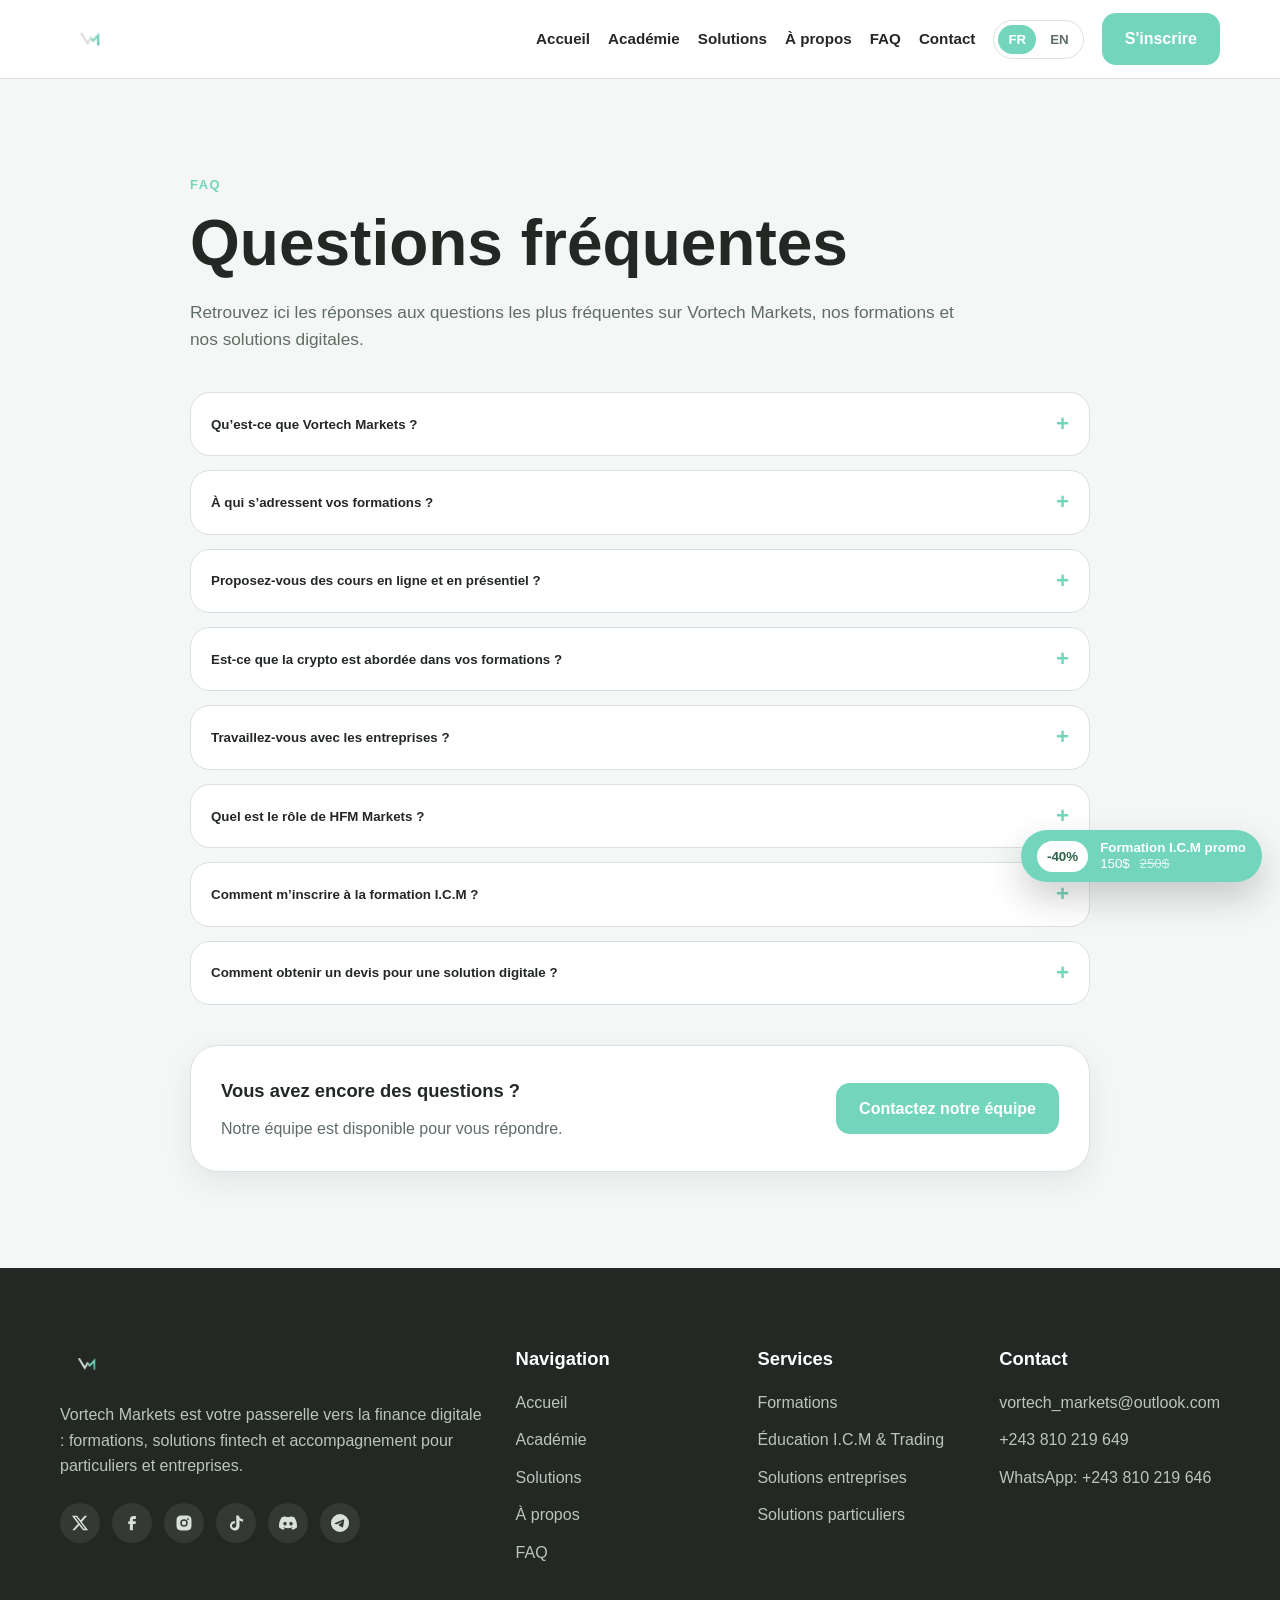
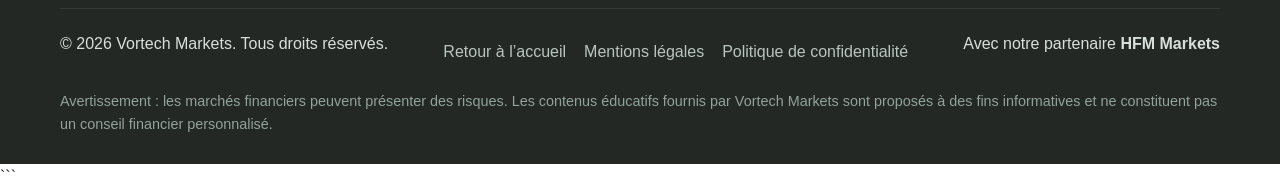
==== faq.html @ c0beee1d "Add files via upload" ====
<!DOCTYPE html>
<html lang="fr">
<head>
  <meta charset="UTF-8">
  <meta name="viewport" content="width=device-width, initial-scale=1.0">

  <title>FAQ | Vortech Markets</title>

  <meta
    name="description"
    content="Questions fréquentes sur Vortech Markets : formations I.C.M, solutions digitales, entreprises et partenariat HFM Markets."
  >
  <link rel="icon" type="image/webp" href="assets/favicon.webp">
  <link rel="stylesheet" href="styles/style.css">
  
</head>

<body
  data-fr-title="FAQ | Vortech Markets"
  data-en-title="FAQ | Vortech Markets"
>

  <a class="skip-link" href="#faq">Aller au contenu</a>

  <header class="site-header">
    <div class="container header-inner">
      <a href="index.html#home" class="brand" aria-label="Vortech Markets">
        <img src="assets/logo.webp" alt="Vortech Markets" class="brand-logo">
      </a>

      <button
        class="nav-toggle"
        id="navToggle"
        aria-expanded="false"
        aria-controls="navMenu"
        aria-label="Ouvrir le menu"
      >
        <span></span>
        <span></span>
        <span></span>
      </button>

      <nav class="site-nav" id="navMenu" aria-label="Navigation principale">
        <a href="index.html#home" data-fr="Accueil" data-en="Home">Accueil</a>
        <a href="index.html#academy" data-fr="Académie" data-en="Academy">Académie</a>
        <a href="index.html#solutions" data-fr="Solutions" data-en="Solutions">Solutions</a>
        <a href="index.html#about" data-fr="À propos" data-en="About">À propos</a>
        <a href="faq.html" data-fr="FAQ" data-en="FAQ">FAQ</a>
        <a href="index.html#contact" data-fr="Contact" data-en="Contact">Contact</a>

        <div class="lang-switch" role="group" aria-label="Choix de langue">
          <button type="button" class="lang-btn active" data-lang="fr">FR</button>
          <button type="button" class="lang-btn" data-lang="en">EN</button>
        </div>

        <a class="btn btn-primary nav-cta" href="index.html#academy" data-fr="S'inscrire" data-en="Register">
          S'inscrire
        </a>
      </nav>
    </div>
  </header>

  <main>

    <section id="faq" class="section section-grey">
      <div class="container small-container">

        <div class="section-head">
          <p class="eyebrow" data-fr="FAQ" data-en="FAQ">FAQ</p>

          <h1 data-fr="Questions fréquentes" data-en="Frequently asked questions">
            Questions fréquentes
          </h1>

          <p
            class="lead"
            data-fr="Retrouvez ici les réponses aux questions les plus fréquentes sur Vortech Markets, nos formations et nos solutions digitales."
            data-en="Find answers to the most common questions about Vortech Markets, our training programs and digital solutions."
          >
            Retrouvez ici les réponses aux questions les plus fréquentes sur Vortech Markets, nos formations et nos solutions digitales.
          </p>
        </div>

        <div class="accordion">

          <article class="accordion-item">
            <button class="accordion-trigger" type="button" aria-expanded="false">
              <span data-fr="Qu’est-ce que Vortech Markets ?" data-en="What is Vortech Markets?">
                Qu’est-ce que Vortech Markets ?
              </span>
              <span class="accordion-icon">+</span>
            </button>

            <div class="accordion-panel">
              <p
                data-fr="Vortech Markets est un partenaire fintech global qui propose des formations (comme notre module I.C.M) et des solutions digitales pour particuliers et entreprises."
                data-en="Vortech Markets is a global fintech partner offering training (like our I.C.M module) and digital solutions for individuals and companies."
              >
                Vortech Markets est un partenaire fintech global qui propose des formations (comme notre module I.C.M) et des solutions digitales pour particuliers et entreprises.
              </p>
            </div>
          </article>

          <article class="accordion-item">
            <button class="accordion-trigger" type="button" aria-expanded="false">
              <span data-fr="À qui s’adressent vos formations ?" data-en="Who are your training programs for?">
                À qui s’adressent vos formations ?
              </span>
              <span class="accordion-icon">+</span>
            </button>

            <div class="accordion-panel">
              <p
                data-fr="Nos formations s’adressent aux débutants, traders, investisseurs, étudiants, employés et entreprises souhaitant comprendre la finance digitale."
                data-en="Our training programs are for beginners, traders, investors, students, employees and companies who want to understand digital finance."
              >
                Nos formations s’adressent aux débutants, traders, investisseurs, étudiants, employés et entreprises souhaitant comprendre la finance digitale.
              </p>
            </div>
          </article>

          <article class="accordion-item">
            <button class="accordion-trigger" type="button" aria-expanded="false">
              <span data-fr="Proposez-vous des cours en ligne et en présentiel ?" data-en="Do you offer online and in-person training?">
                Proposez-vous des cours en ligne et en présentiel ?
              </span>
              <span class="accordion-icon">+</span>
            </button>

            <div class="accordion-panel">
              <p
                data-fr="Oui. Nous proposons des cours en ligne, des formations en présentiel, des webinaires, des vidéos et des e-books."
                data-en="Yes. We offer online courses, in-person training, webinars, videos and e-books."
              >
                Oui. Nous proposons des cours en ligne, des formations en présentiel, des webinaires, des vidéos et des e-books.
              </p>
            </div>
          </article>

          <article class="accordion-item">
            <button class="accordion-trigger" type="button" aria-expanded="false">
              <span data-fr="Est-ce que la crypto est abordée dans vos formations ?" data-en="Do you cover crypto in your training programs?">
                Est-ce que la crypto est abordée dans vos formations ?
              </span>
              <span class="accordion-icon">+</span>
            </button>

            <div class="accordion-panel">
              <p
                data-fr="Oui. La crypto, la blockchain et les actifs numériques sont abordés dans nos formations afin de vous aider à comprendre ces technologies et à les utiliser de manière responsable."
                data-en="Yes. Crypto, blockchain and digital assets are covered in our training programs to help you understand these technologies and use them responsibly."
              >
                Oui. La crypto, la blockchain et les actifs numériques sont abordés dans nos formations afin de vous aider à comprendre ces technologies et à les utiliser de manière responsable.
              </p>
            </div>
          </article>

          <article class="accordion-item">
            <button class="accordion-trigger" type="button" aria-expanded="false">
              <span data-fr="Travaillez-vous avec les entreprises ?" data-en="Do you work with companies?">
                Travaillez-vous avec les entreprises ?
              </span>
              <span class="accordion-icon">+</span>
            </button>

            <div class="accordion-panel">
              <p
                data-fr="Oui. Nous aidons les entreprises avec les méthodes de paiement, l’intégration digitale, le développement fintech et le conseil."
                data-en="Yes. We help companies with payment methods, digital integration, fintech development and consulting."
              >
                Oui. Nous aidons les entreprises avec les méthodes de paiement, l’intégration digitale, le développement fintech et le conseil.
              </p>
            </div>
          </article>

          <article class="accordion-item">
            <button class="accordion-trigger" type="button" aria-expanded="false">
              <span data-fr="Quel est le rôle de HFM Markets ?" data-en="What is the role of HFM Markets?">
                Quel est le rôle de HFM Markets ?
              </span>
              <span class="accordion-icon">+</span>
            </button>

            <div class="accordion-panel">
              <p
                data-fr="HFM Markets est un partenaire stratégique de l’écosystème Vortech Markets, renforçant notre expertise et notre crédibilité dans l’univers du trading et des marchés financiers."
                data-en="HFM Markets is a strategic partner of the Vortech Markets ecosystem, strengthening our expertise and credibility in trading and financial markets."
              >
                HFM Markets est un partenaire stratégique de l’écosystème Vortech Markets, renforçant notre expertise et notre crédibilité dans l’univers du trading et des marchés financiers.
              </p>
            </div>
          </article>

          <article class="accordion-item">
            <button class="accordion-trigger" type="button" aria-expanded="false">
              <span data-fr="Comment m’inscrire à la formation I.C.M ?" data-en="How do I register for the I.C.M training?">
                Comment m’inscrire à la formation I.C.M ?
              </span>
              <span class="accordion-icon">+</span>
            </button>

            <div class="accordion-panel">
              <p
                data-fr="Vous pouvez vous inscrire directement via la section Académie ou nous contacter via le formulaire ou WhatsApp. Notre équipe vous recontactera avec les prochaines étapes."
                data-en="You can register directly through the Academy section or contact us using the form or WhatsApp. Our team will get back to you with the next steps."
              >
                Vous pouvez vous inscrire directement via la section Académie ou nous contacter via le formulaire ou WhatsApp. Notre équipe vous recontactera avec les prochaines étapes.
              </p>
            </div>
          </article>

          <article class="accordion-item">
            <button class="accordion-trigger" type="button" aria-expanded="false">
              <span data-fr="Comment obtenir un devis pour une solution digitale ?" data-en="How can I get a quote for a digital solution?">
                Comment obtenir un devis pour une solution digitale ?
              </span>
              <span class="accordion-icon">+</span>
            </button>

            <div class="accordion-panel">
              <p
                data-fr="Remplissez le formulaire de contact en précisant votre besoin. Notre équipe analysera votre demande et vous proposera une solution adaptée."
                data-en="Fill in the contact form and specify your need. Our team will review your request and propose an adapted solution."
              >
                Remplissez le formulaire de contact en précisant votre besoin. Notre équipe analysera votre demande et vous proposera une solution adaptée.
              </p>
            </div>
          </article>

        </div>

        <div class="cta-box section-space">
          <div>
            <h3 data-fr="Vous avez encore des questions ?" data-en="Still have questions?">
              Vous avez encore des questions ?
            </h3>
            <p data-fr="Notre équipe est disponible pour vous répondre." data-en="Our team is available to answer you.">
              Notre équipe est disponible pour vous répondre.
            </p>
          </div>

          <a class="btn btn-primary" href="index.html#contact" data-fr="Contactez notre équipe" data-en="Contact our team">
            Contactez notre équipe
          </a>
        </div>

      </div>
    </section>

  </main>

  <!-- FLOATING PROMOTION -->
  <button class="promo-float" id="promoFloat" type="button" aria-haspopup="dialog" aria-controls="promoModal">
    <span class="promo-float-badge">-40%</span>

    <span class="promo-float-content">
      <strong data-fr="Formation I.C.M promo" data-en="Promo I.C.M training">Formation I.C.M promo</strong>
      <span class="promo-float-price">150$ <s>250$</s></span>
    </span>
  </button>

  <!-- PROMOTION MODAL -->
  <div class="promo-modal" id="promoModal" hidden>
    <div class="modal-backdrop" data-close-promo></div>

    <div class="modal-card" role="dialog" aria-modal="true" aria-labelledby="promoModalTitle">
      <button class="modal-close" type="button" data-close-promo aria-label="Fermer">×</button>

      <span class="badge badge-promo" data-fr="Offre spéciale" data-en="Special offer">Offre spéciale</span>

      <h2
        id="promoModalTitle"
        data-fr="Formation I.C.M à 150$ au lieu de 250$"
        data-en="I.C.M Training at $150 instead of $250"
      >
        Formation I.C.M à 150$ au lieu de 250$
      </h2>

      <p
        data-fr="Profitez de notre offre promotionnelle sur la formation I.C.M (Intermarket Convergence Model). Réservez votre place dès maintenant."
        data-en="Take advantage of our promotional offer on the I.C.M (Intermarket Convergence Model) training. Book your spot now."
      >
        Profitez de notre offre promotionnelle sur la formation I.C.M (Intermarket Convergence Model). Réservez votre place dès maintenant.
      </p>

      <div class="promo-price-box">
        <strong class="promo-price">150$</strong>
        <s class="promo-old-price">250$</s>
        <span class="promo-save" data-fr="-40%" data-en="-40%">-40%</span>
      </div>

      <div class="modal-actions">
        <a href="index.html#academy" class="btn btn-secondary" data-close-promo data-fr="Voir la formation" data-en="View the course">
          Voir la formation
        </a>

        <a href="index.html#contact" class="btn btn-primary" data-close-promo data-fr="Réserver ma place" data-en="Book my spot">
          Réserver ma place
        </a>
      </div>
    </div>
  </div>

  <footer class="site-footer">
    <div class="container">

      <div class="footer-grid">
        <div>
          <a href="index.html#home" class="brand footer-brand" aria-label="Vortech Markets">
            <img src="assets/logo.webp" alt="Vortech Markets" class="brand-logo">
          </a>

          <p
            data-fr="Vortech Markets est votre passerelle vers la finance digitale : formations, solutions fintech et accompagnement pour particuliers et entreprises."
            data-en="Vortech Markets is your gateway to digital finance: training, fintech solutions and support for individuals and companies."
          >
            Vortech Markets est votre passerelle vers la finance digitale : formations, solutions fintech et accompagnement pour particuliers et entreprises.
          </p>

          <div class="socials">
            <a href="#" target="_blank" rel="noopener" aria-label="X"><svg viewBox="0 0 24 24" width="18" height="18" fill="currentColor"><path d="M18.244 2.25h3.308l-7.227 8.26 8.502 11.24H16.17l-5.214-6.817L4.99 21.75H1.68l7.73-8.835L1.254 2.25H8.08l4.713 6.231zm-1.161 17.52h1.833L7.084 4.126H5.117z"/></svg></a>
            <a href="#" target="_blank" rel="noopener" aria-label="Facebook"><svg viewBox="0 0 24 24" width="18" height="18" fill="currentColor"><path d="M9.198 21.5h4v-8.01h3.604l.396-3.98h-4V7.5a1 1 0 0 1 1-1h3v-4h-3a5 5 0 0 0-5 5v2.01h-2l-.396 3.98h2.396v8.01Z"/></svg></a>
            <a href="#" target="_blank" rel="noopener" aria-label="Instagram"><svg viewBox="0 0 24 24" width="18" height="18" fill="currentColor"><path d="M12 2c2.717 0 3.056.01 4.122.06 1.065.05 1.79.217 2.428.465.66.254 1.216.598 1.772 1.153a4.908 4.908 0 0 1 1.153 1.772c.247.637.415 1.363.465 2.428.047 1.066.06 1.405.06 4.122 0 2.717-.01 3.056-.06 4.122-.05 1.065-.218 1.79-.465 2.428a4.883 4.883 0 0 1-1.153 1.772 4.915 4.915 0 0 1-1.772 1.153c-.637.247-1.363.415-2.428.465-1.066.047-1.405.06-4.122.06-2.717 0-3.056-.01-4.122-.06-1.065-.05-1.79-.218-2.428-.465a4.89 4.89 0 0 1-1.772-1.153 4.904 4.904 0 0 1-1.153-1.772c-.248-.637-.415-1.363-.465-2.428C2.013 15.056 2 14.717 2 12c0-2.717.01-3.056.06-4.122.05-1.066.217-1.79.465-2.428a4.88 4.88 0 0 1 1.153-1.772A4.897 4.897 0 0 1 5.45 2.525c.638-.248 1.362-.415 2.428-.465C8.944 2.013 9.283 2 12 2Zm0 5a5 5 0 1 0 0 10 5 5 0 0 0 0-10Zm6.5-.25a1.25 1.25 0 1 0-2.5 0 1.25 1.25 0 0 0 2.5 0ZM12 9a3 3 0 1 1 0 6 3 3 0 0 1 0-6Z"/></svg></a>
            <a href="#" target="_blank" rel="noopener" aria-label="TikTok"><svg viewBox="0 0 24 24" width="18" height="18" fill="currentColor"><path d="M19.59 6.69a4.83 4.83 0 0 1-3.77-4.25V2h-3.45v13.67a2.89 2.89 0 0 1-5.2 1.74 2.89 2.89 0 0 1 2.31-4.64 2.93 2.93 0 0 1 .88.13V9.4a6.84 6.84 0 0 0-1-.05A6.33 6.33 0 0 0 5.8 20.1a6.34 6.34 0 0 0 10.86-4.43v-7a8.16 8.16 0 0 0 4.77 1.52v-3.4a4.85 4.85 0 0 1-1.84-.1Z"/></svg></a>
            <a href="#" target="_blank" rel="noopener" aria-label="Discord"><svg viewBox="0 0 24 24" width="18" height="18" fill="currentColor"><path d="M20.317 4.3698a19.7913 19.7913 0 00-4.8851-1.5152.0741.0741 0 00-.0785.0371c-.211.3753-.4447.8648-.6083 1.2495-1.8447-.2762-3.68-.2762-5.4868 0-.1636-.3933-.4058-.8742-.6177-1.2495a.077.077 0 00-.0785-.037 19.7363 19.7363 0 00-4.8852 1.515.0699.0699 0 00-.0321.0277C.5334 9.0458-.319 13.5799.0992 18.0578a.0824.0824 0 00.0312.0561c2.0528 1.5076 4.0413 2.4228 5.9929 3.0294a.0777.0777 0 00.0842-.0276c.4616-.6304.8731-1.2952 1.226-1.9942a.076.076 0 00-.0416-.1057c-.6528-.2476-1.2743-.5495-1.8722-.8923a.077.077 0 01-.0076-.1277c.1258-.0943.2517-.1923.3718-.2914a.0743.0743 0 01.0776-.0105c3.9278 1.7933 8.18 1.7933 12.0614 0a.0739.0739 0 01.0785.0095c.1202.099.246.1981.3728.2924a.077.077 0 01-.0066.1276 12.2986 12.2986 0 01-1.873.8914.0766.0766 0 00-.0407.1067c.3604.698.7719 1.3628 1.225 1.9932a.076.076 0 00.0842.0286c1.961-.6067 3.9495-1.5219 6.0023-3.0294a.077.077 0 00.0313-.0552c.5004-5.177-.8382-9.6739-3.5485-13.6604a.061.061 0 00-.0312-.0286zM8.02 15.3312c-1.1825 0-2.1569-1.0857-2.1569-2.419 0-1.3332.9555-2.4189 2.157-2.4189 1.2108 0 2.1757 1.0952 2.1568 2.419 0 1.3332-.9555 2.4189-2.1569 2.4189zm7.9748 0c-1.1825 0-2.1569-1.0857-2.1569-2.419 0-1.3332.9554-2.4189 2.1569-2.4189 1.2108 0 2.1757 1.0952 2.1568 2.419 0 1.3332-.946 2.4189-2.1568 2.4189Z"/></svg></a>
            <a href="#" target="_blank" rel="noopener" aria-label="Telegram"><svg viewBox="0 0 24 24" width="18" height="18" fill="currentColor"><path d="M11.944 0A12 12 0 0 0 0 12a12 12 0 0 0 12 12 12 12 0 0 0 12-12A12 12 0 0 0 12 0a12 12 0 0 0-.056 0zm4.962 7.224c.1-.002.321.023.465.14a.506.506 0 0 1 .171.325c.016.093.036.306.02.472-.18 1.898-.962 6.502-1.36 8.627-.168.9-.499 1.201-.82 1.23-.696.065-1.225-.46-1.9-.902-1.056-.693-1.653-1.124-2.678-1.8-1.185-.78-.417-1.21.258-1.91.177-.184 3.247-2.977 3.307-3.23.007-.032.014-.15-.056-.212s-.174-.041-.249-.024c-.106.024-1.793 1.14-5.061 3.345-.48.33-.913.49-1.302.48-.428-.008-1.252-.241-1.865-.44-.752-.245-1.349-.374-1.297-.789.027-.216.325-.437.893-.663 3.498-1.524 5.83-2.529 6.998-3.014 3.332-1.386 4.025-1.627 4.476-1.635z"/></svg></a>
          </div>
        </div>

        <div>
          <h3 data-fr="Navigation" data-en="Navigation">Navigation</h3>
          <ul class="footer-list">
            <li><a href="index.html#home" data-fr="Accueil" data-en="Home">Accueil</a></li>
            <li><a href="index.html#academy" data-fr="Académie" data-en="Academy">Académie</a></li>
            <li><a href="index.html#solutions" data-fr="Solutions" data-en="Solutions">Solutions</a></li>
            <li><a href="index.html#about" data-fr="À propos" data-en="About">À propos</a></li>
            <li><a href="faq.html" data-fr="FAQ" data-en="FAQ">FAQ</a></li>
          </ul>
        </div>

        <div>
          <h3 data-fr="Services" data-en="Services">Services</h3>
          <ul class="footer-list">
            <li data-fr="Formations" data-en="Training">Formations</li>
            <li data-fr="Éducation I.C.M & Trading" data-en="I.C.M & Trading Education">Éducation I.C.M & Trading</li>
            <li data-fr="Solutions entreprises" data-en="Business solutions">Solutions entreprises</li>
            <li data-fr="Solutions particuliers" data-en="Individual solutions">Solutions particuliers</li>
          </ul>
        </div>

        <div>
          <h3 data-fr="Contact" data-en="Contact">Contact</h3>
          <ul class="footer-list">
            <li><a href="mailto:vortech_markets@outlook.com">vortech_markets@outlook.com</a></li>
            <li><a href="tel:+243810219649">+243 810 219 649</a></li>
            <li><a href="https://wa.me/243810219646" target="_blank" rel="noopener">WhatsApp: +243 810 219 646</a></li>
          </ul>
        </div>
      </div>

      <div class="footer-bottom">
        <p>© 2026 Vortech Markets. Tous droits réservés.</p>

        <div class="footer-links">
          <a href="index.html" data-fr="Retour à l’accueil" data-en="Back to home">Retour à l’accueil</a>
          <a href="#" data-fr="Mentions légales" data-en="Legal notice">Mentions légales</a>
          <a href="#" data-fr="Politique de confidentialité" data-en="Privacy policy">Politique de confidentialité</a>
        </div>

        <p data-fr="Avec notre partenaire <strong>HFM Markets</strong>" data-en="With our partner <strong>HFM Markets</strong>">
          Avec notre partenaire <strong>HFM Markets</strong>
        </p>
      </div>

      <p
        class="disclaimer"
        data-fr="Avertissement : les marchés financiers peuvent présenter des risques. Les contenus éducatifs fournis par Vortech Markets sont proposés à des fins informatives et ne constituent pas un conseil financier personnalisé."
        data-en="Disclaimer: financial markets may involve risk. Educational content provided by Vortech Markets is for informational purposes and does not constitute personalized financial advice."
      >
        Avertissement : les marchés financiers peuvent présenter des risques. Les contenus éducatifs fournis par Vortech Markets sont proposés à des fins informatives et ne constituent pas un conseil financier personnalisé.
      </p>

    </div>
  </footer>

  <script src="scripts/script.js"></script>
</body>
</html>
```
---- styles/style.css ----
:root {
  --green: #73d5bc;
  --green-dark: #2d6248;
  --green-light: #e9f3ee;
  --dark: #232825;
  --dark-soft: #313834;
  --grey: #5f6d64;
  --grey-light: #f5f7f6;
  --white: #ffffff;
  --border: #d9e2dd;
  --shadow: 0 10px 30px rgba(35, 40, 37, 0.08);
  --radius-lg: 28px;
  --radius-md: 18px;
  --radius-sm: 12px;
}

* {
  box-sizing: border-box;
}

html {
  scroll-behavior: smooth;
}

body {
  margin: 0;
  font-family: Arial, Helvetica, sans-serif;
  color: var(--dark);
  background: var(--white);
  line-height: 1.6;
}

img {
  max-width: 100%;
  display: block;
}

a {
  color: inherit;
}

h1,
h2,
h3,
p {
  margin-top: 0;
}

h1 {
  font-size: clamp(2.3rem, 5vw, 4.2rem);
  line-height: 1.08;
  margin-bottom: 20px;
}

h2 {
  font-size: clamp(1.9rem, 4vw, 3rem);
  line-height: 1.12;
  margin-bottom: 16px;
}

h3 {
  font-size: 1.15rem;
  margin-bottom: 10px;
}

.section h3 {
  color: var(--dark);
}

.container {
  width: min(1160px, calc(100% - 32px));
  margin: 0 auto;
}

.small-container {
  width: min(900px, calc(100% - 32px));
  margin: 0 auto;
}

.section {
  padding: 96px 0;
}

.section-light {
  background: var(--white);
}

.section-grey {
  background: var(--grey-light);
}

.section-dark {
  background:
    linear-gradient(180deg, rgba(58, 125, 92, 0.16), rgba(35, 40, 37, 0.98)),
    var(--dark);
  color: #eef4f0;
}

.section-dark h2,
.section-dark h3 {
  color: var(--white);
}

.section-dark .lead,
.section-dark p {
  color: #c9d5cd;
}

.section-dark .card {
  background: rgba(255, 255, 255, 0.06);
  border-color: rgba(255, 255, 255, 0.08);
}

.section-dark .card p {
  color: #c9d5cd;
}

.section-head {
  max-width: 780px;
  margin-bottom: 38px;
}

.section-space {
  margin-top: 42px;
}

.eyebrow {
  color: var(--green);
  text-transform: uppercase;
  letter-spacing: 0.12em;
  font-weight: 800;
  font-size: 0.8rem;
  margin-bottom: 14px;
}

.section-dark .eyebrow {
  color: #8fd6b2;
}

.lead {
  font-size: 1.08rem;
  color: var(--grey);
  margin-bottom: 0;
}

.skip-link {
  position: absolute;
  left: -999px;
  top: auto;
  width: 1px;
  height: 1px;
  overflow: hidden;
}

.skip-link:focus {
  position: fixed;
  left: 16px;
  top: 16px;
  width: auto;
  height: auto;
  background: var(--dark);
  color: var(--white);
  padding: 12px 16px;
  border-radius: 12px;
  z-index: 2000;
}

/* Header */

.site-header {
  position: sticky;
  top: 0;
  z-index: 1000;
  background: rgba(255, 255, 255, 0.94);
  backdrop-filter: blur(10px);
  border-bottom: 1px solid var(--border);
}

.header-inner {
  display: flex;
  align-items: center;
  justify-content: space-between;
  gap: 20px;
  min-height: 78px;
}

.brand {
  display: inline-flex;
  align-items: center;
  gap: 12px;
  text-decoration: none;
  font-weight: 800;
  color: var(--dark);
}

.brand-mark {
  width: 42px;
  height: 42px;
  border-radius: 14px;
  background: linear-gradient(135deg, var(--green), var(--green-dark));
  color: var(--white);
  display: grid;
  place-items: center;
  font-size: 0.95rem;
}

.site-nav {
  display: flex;
  align-items: center;
  gap: 18px;
}

.site-nav a:not(.btn) {
  text-decoration: none;
  color: var(--dark);
  font-weight: 600;
  font-size: 0.95rem;
}

.site-nav a:not(.btn):hover {
  color: var(--green);
}

.lang-switch {
  display: inline-flex;
  align-items: center;
  gap: 4px;
  padding: 4px;
  border: 1px solid var(--border);
  border-radius: 999px;
  background: var(--white);
}

.lang-btn {
  border: 0;
  background: transparent;
  color: var(--grey);
  font-weight: 800;
  padding: 7px 10px;
  border-radius: 999px;
  cursor: pointer;
}

.lang-btn.active {
  background: var(--green);
  color: var(--white);
}

.nav-toggle {
  display: none;
}

/* Buttons */

.btn {
  display: inline-flex;
  align-items: center;
  justify-content: center;
  min-height: 48px;
  padding: 12px 22px;
  border-radius: 14px;
  border: 1px solid transparent;
  text-decoration: none;
  font-weight: 800;
  cursor: pointer;
  transition: 0.2s ease;
}

.btn-primary {
  background: var(--green);
  color: var(--white);
}

.btn-primary:hover {
  background: var(--green-dark);
}

.btn-secondary {
  border-color: var(--green);
  color: var(--green);
  background: transparent;
}

.btn-secondary:hover {
  background: var(--green-light);
}

.btn-light {
  background: var(--white);
  color: var(--dark);
}

.btn-light:hover {
  background: var(--grey-light);
}

/* Hero */

.hero {
  padding-top: 72px;
}

.hero-grid {
  display: grid;
  grid-template-columns: 1.15fr 0.85fr;
  gap: 42px;
  align-items: center;
}

.hero-actions {
  display: flex;
  flex-wrap: wrap;
  gap: 14px;
  margin: 28px 0 18px;
}

.partner-note {
  color: var(--grey);
  margin-bottom: 22px;
}

.trust-list {
  list-style: none;
  display: flex;
  flex-wrap: wrap;
  gap: 10px;
  margin: 0;
  padding: 0;
}

.trust-list li {
  background: var(--green-light);
  color: var(--green-dark);
  font-weight: 700;
  padding: 9px 14px;
  border-radius: 999px;
  font-size: 0.92rem;
}

.hero-panel {
  background:
    linear-gradient(180deg, rgba(58, 125, 92, 0.14), rgba(255, 255, 255, 0.98)),
    var(--white);
  border: 1px solid var(--border);
  border-radius: var(--radius-lg);
  box-shadow: var(--shadow);
  padding: 24px;
}

.visual-grid {
  display: grid;
  grid-template-columns: repeat(3, 1fr);
  gap: 12px;
  margin-bottom: 18px;
}

.mini-card {
  background: var(--white);
  border: 1px solid var(--border);
  border-radius: 18px;
  padding: 16px;
  min-height: 92px;
}

.mini-label {
  display: block;
  color: var(--green);
  font-size: 0.85rem;
  font-weight: 800;
  margin-bottom: 8px;
}

.visual-chart {
  height: 170px;
  border-radius: 20px;
  background:
    linear-gradient(90deg, rgba(58, 125, 92, 0.18) 0%, rgba(58, 125, 92, 0.52) 48%, rgba(45, 98, 72, 0.9) 100%);
  position: relative;
  overflow: hidden;
}

.visual-chart::after {
  content: "";
  position: absolute;
  left: 18px;
  right: 18px;
  bottom: 34px;
  height: 58px;
  border-bottom: 3px solid rgba(255, 255, 255, 0.9);
  border-left: 3px solid rgba(255, 255, 255, 0.9);
  transform: skewY(-8deg);
}

.mini-note {
  margin: 18px 0 0;
  color: var(--grey);
  font-weight: 700;
}

/* Grids */

.grid {
  display: grid;
  gap: 24px;
}

.grid-2 {
  grid-template-columns: repeat(2, minmax(0, 1fr));
}

.grid-3 {
  grid-template-columns: repeat(3, minmax(0, 1fr));
}

.grid-4 {
  grid-template-columns: repeat(4, minmax(0, 1fr));
}

/* Cards */

.card {
  background: var(--white);
  border: 1px solid var(--border);
  border-radius: var(--radius-lg);
  box-shadow: var(--shadow);
  padding: 26px;
}

.card p {
  color: var(--grey);
  margin-bottom: 0;
}

.course-card {
  display: flex;
  flex-direction: column;
  align-items: flex-start;
  gap: 16px;
}

.badge {
  display: inline-flex;
  background: var(--green-light);
  color: var(--green-dark);
  font-weight: 800;
  border-radius: 999px;
  padding: 8px 12px;
  font-size: 0.9rem;
}

/* Chips */

.chip-list {
  display: flex;
  flex-wrap: wrap;
  gap: 10px;
  margin-bottom: 30px;
}

.chip {
  background: var(--white);
  border: 1px solid var(--border);
  border-radius: 999px;
  padding: 10px 14px;
  font-weight: 700;
  color: var(--dark);
}

/* Lists */

.checked-list {
  list-style: none;
  margin: 0;
  padding: 0;
  display: grid;
  gap: 12px;
}

.checked-list li {
  position: relative;
  padding-left: 28px;
  color: var(--grey);
  font-weight: 600;
}

.checked-list li::before {
  content: "✓";
  position: absolute;
  left: 0;
  top: 0;
  color: var(--green);
  font-weight: 900;
}

/* Steps */

.steps {
  counter-reset: step;
}

.step {
  position: relative;
  background: var(--white);
  border: 1px solid var(--border);
  border-radius: var(--radius-lg);
  box-shadow: var(--shadow);
  padding: 26px 26px 26px 76px;
}

.section-dark .step {
  background: rgba(255, 255, 255, 0.06);
  border-color: rgba(255, 255, 255, 0.08);
}

.step::before {
  counter-increment: step;
  content: counter(step);
  position: absolute;
  left: 22px;
  top: 24px;
  width: 38px;
  height: 38px;
  border-radius: 50%;
  display: grid;
  place-items: center;
  background: var(--green-light);
  color: var(--green-dark);
  font-weight: 900;
}

.section-dark .step::before {
  background: rgba(143, 214, 178, 0.16);
  color: #8fd6b2;
}

.step p {
  margin-bottom: 0;
}

/* CTA box */

.cta-box {
  display: flex;
  align-items: center;
  justify-content: space-between;
  gap: 24px;
  background: var(--white);
  border: 1px solid var(--border);
  border-radius: var(--radius-lg);
  box-shadow: var(--shadow);
  padding: 30px;
  margin-top: 40px;
}

.cta-box p {
  margin-bottom: 0;
  color: var(--grey);
}

.dark-box {
  background: rgba(255, 255, 255, 0.06);
  border-color: rgba(255, 255, 255, 0.08);
}

.dark-box p {
  color: #c9d5cd;
}

/* Partner */

.partner-box {
  display: grid;
  grid-template-columns: 220px 1fr;
  gap: 30px;
  align-items: center;
  background: var(--white);
  border: 1px solid var(--border);
  border-radius: var(--radius-lg);
  box-shadow: var(--shadow);
  padding: 34px;
}

.partner-logo {
  min-height: 160px;
  border-radius: 24px;
  background: var(--grey-light);
  display: grid;
  place-items: center;
  font-size: 2rem;
  font-weight: 900;
  color: var(--grey);
}

.partner-content .checked-list {
  margin: 18px 0 24px;
}

/* Contact */

.contact-grid {
  align-items: start;
}

.contact-list {
  list-style: none;
  margin: 0 0 24px;
  padding: 0;
  display: grid;
  gap: 18px;
}

.contact-list li {
  color: var(--grey);
}

.contact-list strong {
  display: block;
  color: var(--dark);
  margin-bottom: 4px;
}

.contact-list a {
  color: var(--grey);
  text-decoration: none;
}

.contact-list a:hover {
  color: var(--green);
}

.form-grid {
  display: grid;
  grid-template-columns: repeat(2, minmax(0, 1fr));
  gap: 18px;
}

.form-group {
  display: flex;
  flex-direction: column;
  gap: 8px;
}

.full {
  grid-column: 1 / -1;
}

label {
  font-weight: 700;
  color: var(--dark);
}

input,
select,
textarea {
  width: 100%;
  min-height: 50px;
  padding: 14px;
  border: 1px solid var(--border);
  border-radius: 14px;
  font: inherit;
  color: var(--dark);
  background: var(--white);
}

textarea {
  resize: vertical;
}

input:focus,
select:focus,
textarea:focus {
  outline: 2px solid var(--green);
  border-color: var(--green);
}

.form-status {
  min-height: 24px;
  margin: 12px 0 0;
  color: var(--green);
  font-weight: 800;
}

/* FAQ */

.accordion {
  display: grid;
  gap: 14px;
}

.accordion-item {
  background: var(--white);
  border: 1px solid var(--border);
  border-radius: 20px;
  overflow: hidden;
}

.accordion-trigger {
  width: 100%;
  display: flex;
  align-items: center;
  justify-content: space-between;
  gap: 18px;
  padding: 20px;
  border: 0;
  background: transparent;
  text-align: left;
  font-weight: 800;
  color: var(--dark);
  cursor: pointer;
}

.accordion-icon {
  color: var(--green);
  font-size: 1.4rem;
  line-height: 1;
}

.accordion-panel {
  display: none;
  padding: 0 20px 20px;
}

.accordion-panel p {
  color: var(--grey);
  margin-bottom: 0;
}

.accordion-item.active .accordion-panel {
  display: block;
}

.accordion-item.active .accordion-icon {
  transform: translateY(-1px);
}

/* Footer */

.site-footer {
  background: var(--dark);
  color: #d8e0db;
  padding: 76px 0 28px;
}

.footer-grid {
  display: grid;
  grid-template-columns: 2fr 1fr 1fr 1fr;
  gap: 28px;
}

.footer-brand {
  color: var(--white);
  margin-bottom: 18px;
}

.footer-grid p {
  color: #b9c5be;
}

.footer-grid h3 {
  color: var(--white);
  margin-bottom: 16px;
}

.footer-list {
  list-style: none;
  margin: 0;
  padding: 0;
  display: grid;
  gap: 12px;
  color: #b9c5be;
}

.footer-list a {
  color: #b9c5be;
  text-decoration: none;
}

.footer-list a:hover {
  color: var(--white);
}

.footer-bottom {
  display: flex;
  flex-wrap: wrap;
  align-items: center;
  justify-content: space-between;
  gap: 16px;
  border-top: 1px solid rgba(255, 255, 255, 0.08);
  margin-top: 42px;
  padding-top: 22px;
}

.footer-links {
  display: flex;
  flex-wrap: wrap;
  gap: 18px;
}

.footer-links a {
  color: #b9c5be;
  text-decoration: none;
}

.footer-links a:hover {
  color: var(--white);
}

.disclaimer {
  margin: 18px 0 0;
  color: #93a29a;
  font-size: 0.9rem;
}

/* Responsive */

@media (max-width: 1100px) {
  .grid-4 {
    grid-template-columns: repeat(2, minmax(0, 1fr));
  }

  .footer-grid {
    grid-template-columns: repeat(2, minmax(0, 1fr));
  }
}

@media (max-width: 980px) {
  .nav-toggle {
    display: inline-flex;
    flex-direction: column;
    gap: 5px;
    background: transparent;
    border: 0;
    padding: 10px;
    cursor: pointer;
  }

  .nav-toggle span {
    width: 24px;
    height: 2px;
    background: var(--dark);
  }

  .site-nav {
    position: absolute;
    top: 100%;
    left: 0;
    right: 0;
    display: none;
    flex-direction: column;
    align-items: flex-start;
    background: var(--white);
    border-bottom: 1px solid var(--border);
    box-shadow: var(--shadow);
    padding: 22px 16px 28px;
  }

  body.nav-open .site-nav {
    display: flex;
  }

  .nav-cta {
    width: 100%;
  }

  .hero-grid,
  .grid-2,
  .grid-3,
  .grid-4,
  .partner-box,
  .contact-grid {
    grid-template-columns: 1fr;
  }

  .hero {
    padding-top: 48px;
  }

  .cta-box {
    flex-direction: column;
    align-items: flex-start;
  }
}

@media (max-width: 640px) {
  .section {
    padding: 72px 0;
  }

  .form-grid,
  .visual-grid {
    grid-template-columns: 1fr;
  }

  .footer-grid {
    grid-template-columns: 1fr;
  }

  .footer-bottom {
    flex-direction: column;
    align-items: flex-start;
  }
}

/* Logo */

.brand-logo {
  display: block;
  height: 44px;
  width: auto;
}

.footer-brand .brand-logo {
  height: 40px;
}

/* Hero slider */

.hero-media {
  position: relative;
}

.hero-slider {
  position: relative;
  overflow: hidden;
  border-radius: var(--radius-lg);
  border: 1px solid var(--border);
  box-shadow: var(--shadow);
  background: var(--grey-light);
  min-height: 460px;
}

.hero-slides {
  position: relative;
  height: 100%;
  min-height: 460px;
}

.hero-slide {
  position: absolute;
  inset: 0;
  opacity: 0;
  transition: opacity 0.6s ease;
}

.hero-slide.is-active {
  opacity: 1;
}

.hero-slide img {
  width: 100%;
  height: 100%;
  object-fit: cover;
}

.hero-dots {
  position: absolute;
  bottom: 18px;
  left: 50%;
  transform: translateX(-50%);
  display: flex;
  gap: 8px;
  z-index: 2;
}

.hero-dot {
  width: 10px;
  height: 10px;
  border-radius: 999px;
  border: 0;
  background: rgba(255, 255, 255, 0.6);
  cursor: pointer;
  transition: 0.2s ease;
}

.hero-dot.is-active {
  width: 28px;
  background: var(--white);
}

/* Course promo */

.course-top {
  display: flex;
  flex-wrap: wrap;
  gap: 8px;
}

.badge-promo {
  background: var(--green);
  color: var(--white);
}

.price-line {
  display: flex;
  align-items: center;
  gap: 12px;
  font-size: 1.3rem;
}

.price-line strong {
  color: var(--green-dark);
}

.price-line s {
  color: var(--grey);
  font-size: 1rem;
}

/* Floating promo button */

.promo-float {
  position: fixed;
  right: 18px;
  bottom: 18px;
  z-index: 1200;
  display: inline-flex;
  align-items: center;
  gap: 12px;
  border: 0;
  border-radius: 999px;
  background: var(--green);
  color: var(--white);
  padding: 10px 16px;
  box-shadow: 0 16px 35px rgba(35, 40, 37, 0.22);
  cursor: pointer;
  text-align: left;
  transition: 0.2s ease;
}

.promo-float:hover {
  background: var(--green-dark);
}

.promo-float-badge {
  background: var(--white);
  color: var(--green-dark);
  font-weight: 900;
  border-radius: 999px;
  padding: 8px 10px;
}

.promo-float-content {
  display: grid;
  line-height: 1.2;
}

.promo-float-price s {
  opacity: 0.75;
  margin-left: 6px;
}

/* Promo modal */

.promo-modal {
  position: fixed;
  inset: 0;
  z-index: 1500;
  display: flex;
  align-items: center;
  justify-content: center;
  padding: 20px;
}

.promo-modal[hidden] {
  display: none;
}

.modal-backdrop {
  position: absolute;
  inset: 0;
  background: rgba(20, 24, 22, 0.6);
}

.modal-card {
  position: relative;
  width: min(580px, 100%);
  background: var(--white);
  border-radius: 30px;
  box-shadow: var(--shadow);
  padding: 34px;
}

.modal-close {
  position: absolute;
  top: 14px;
  right: 14px;
  width: 40px;
  height: 40px;
  border: 0;
  border-radius: 50%;
  background: var(--grey-light);
  color: var(--dark);
  font-size: 1.3rem;
  cursor: pointer;
}

.modal-actions {
  display: flex;
  flex-wrap: wrap;
  gap: 12px;
  margin-top: 24px;
}

.promo-price-box {
  display: flex;
  flex-wrap: wrap;
  align-items: center;
  gap: 14px;
  background: var(--green-light);
  border-radius: 18px;
  padding: 18px;
  margin-top: 24px;
}

.promo-price {
  font-size: 2rem;
  color: var(--green-dark);
}

.promo-old-price {
  color: var(--grey);
  font-size: 1.2rem;
}

.promo-save {
  background: var(--green);
  color: var(--white);
  padding: 7px 10px;
  border-radius: 999px;
  font-weight: 800;
}

body.no-scroll {
  overflow: hidden;
}

@media (max-width: 640px) {
  .promo-float {
    right: 12px;
    bottom: 12px;
    padding: 9px 12px;
  }

  .promo-float-content strong {
    font-size: 0.9rem;
  }

  .promo-float-price {
    font-size: 0.9rem;
  }

  .hero-slider,
  .hero-slides {
    min-height: 320px;
  }
}
/* Socials */
.socials {
  display: flex;
  flex-wrap: wrap;
  gap: 12px;
  margin-top: 24px;
}

.socials a {
  display: grid;
  place-items: center;
  width: 40px;
  height: 40px;
  border-radius: 50%;
  background: var(--grey-light);
  color: var(--dark);
  transition: 0.2s ease;
}

.socials a:hover {
  background: var(--green);
  color: var(--white);
  transform: translateY(-2px);
}

.site-footer .socials a {
  background: rgba(255, 255, 255, 0.08);
  color: #d8e0db;
}

.site-footer .socials a:hover {
  background: var(--green);
  color: var(--white);
}
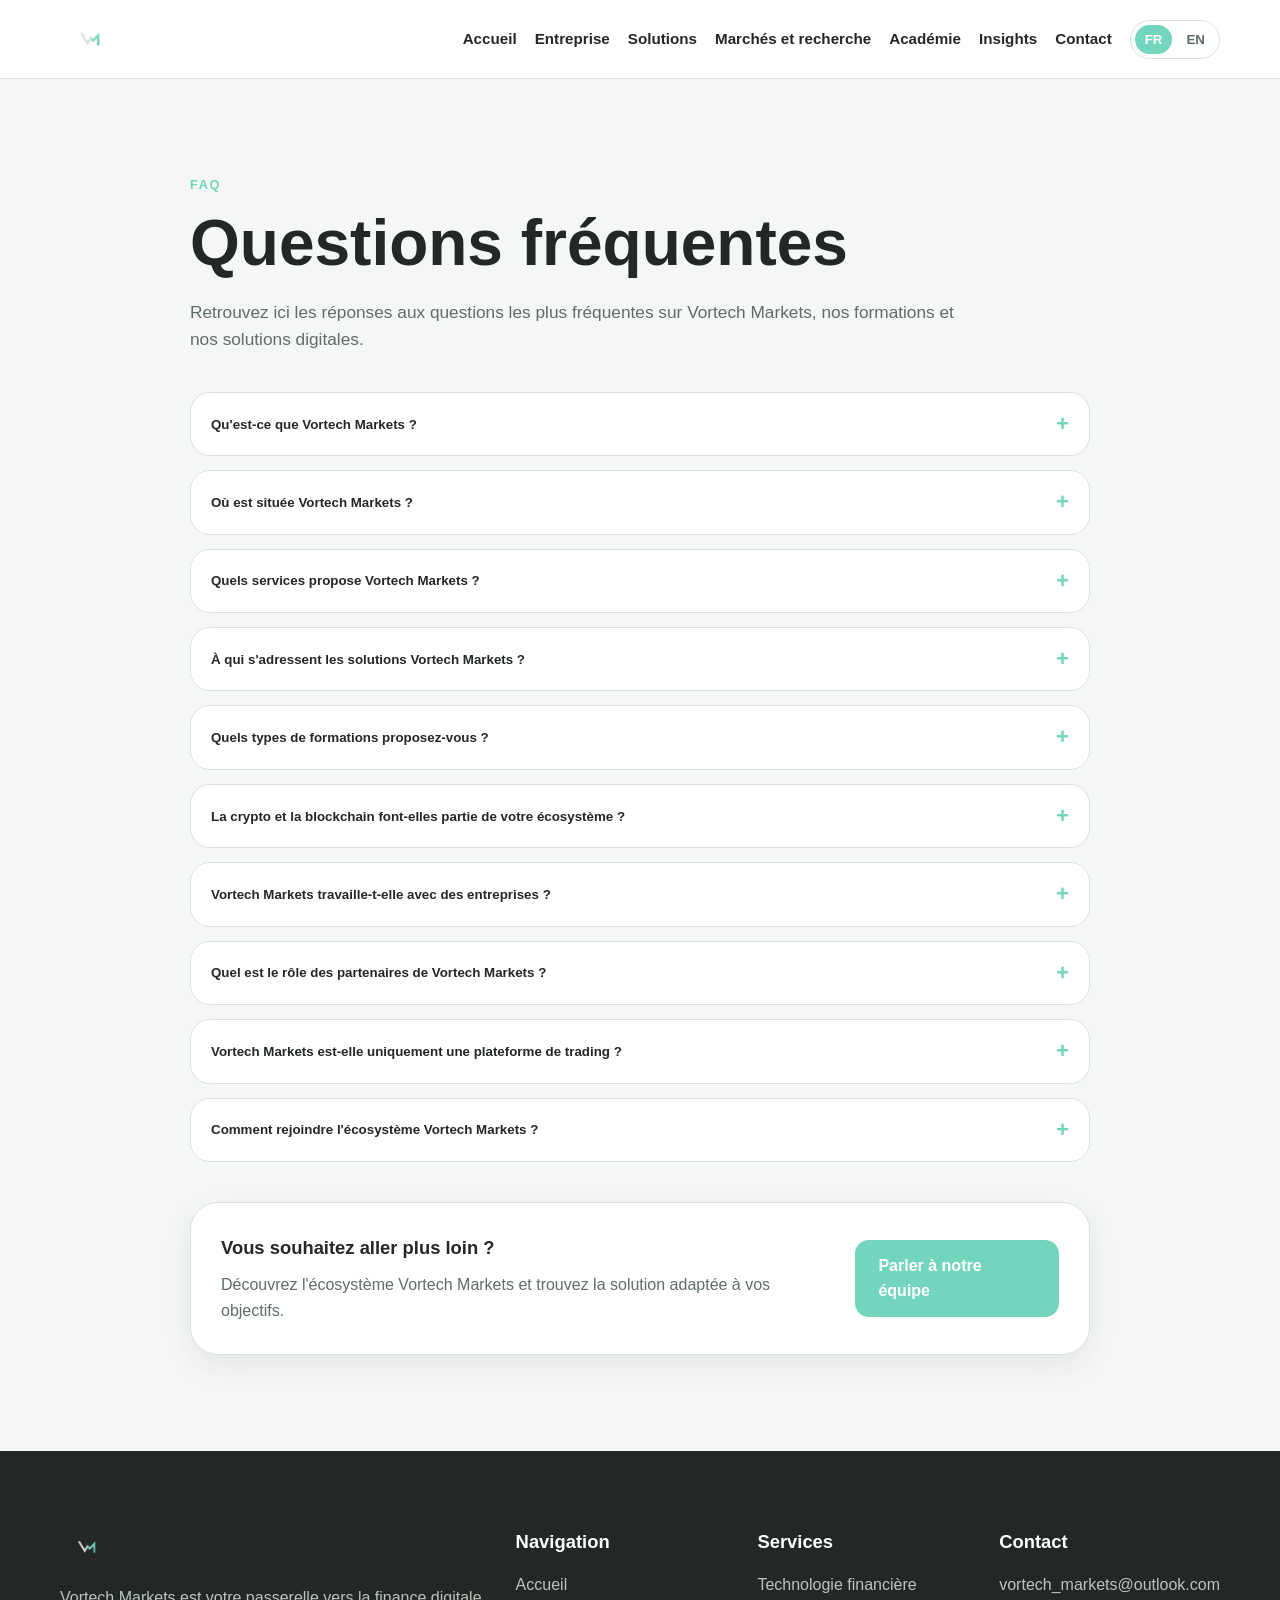
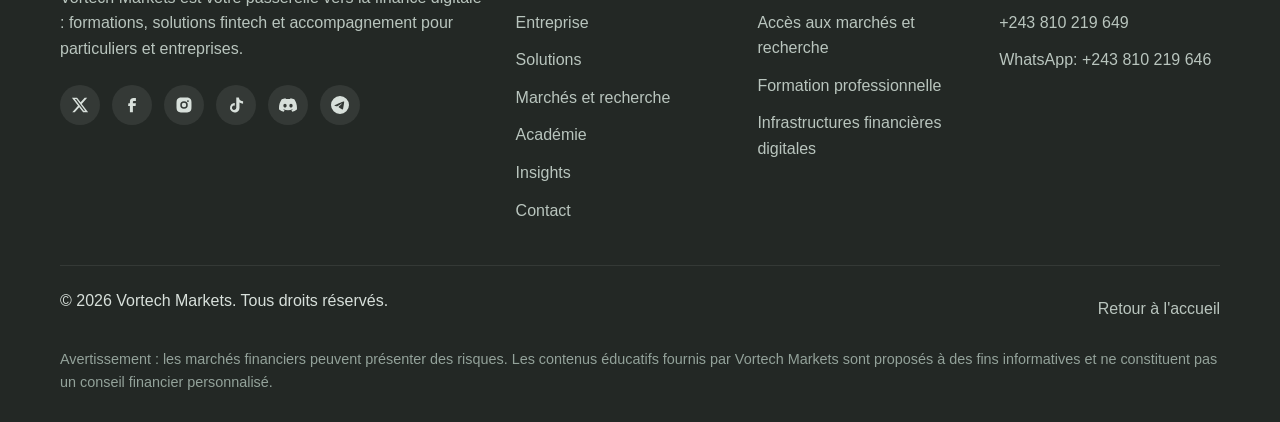
==== commit f746f413: "update faq" ====
--- a/faq.html
+++ b/faq.html
@@ -9,9 +9,9 @@
 
   <meta
     name="description"
-    content="Questions fréquentes sur Vortech Markets : formations I.C.M, solutions digitales, entreprises et partenariat HFM Markets."
+    content="Questions fréquentes sur Vortech Markets : formations I.C.M, solutions digitales, entreprises et partenariat HF Markets."
   >
-  <link rel="icon" type="image/webp" href="assets/favicon.webp">
+  <link rel="icon" type="image/webp" href="assets/favicon.png">
   <link rel="stylesheet" href="styles/style.css">
   
 </head>
@@ -42,21 +42,18 @@
       </button>
 
       <nav class="site-nav" id="navMenu" aria-label="Navigation principale">
-        <a href="index.html#home" data-fr="Accueil" data-en="Home">Accueil</a>
-        <a href="index.html#academy" data-fr="Académie" data-en="Academy">Académie</a>
+        <a href="index.html#home" data-fr="Accueil" data-en="Home">Home</a>
+        <a href="index.html#about" data-fr="Entreprise" data-en="Company">Company</a>
         <a href="index.html#solutions" data-fr="Solutions" data-en="Solutions">Solutions</a>
-        <a href="index.html#about" data-fr="À propos" data-en="About">À propos</a>
-        <a href="faq.html" data-fr="FAQ" data-en="FAQ">FAQ</a>
+        <a href="index.html#markets" data-fr="Marchés et recherche" data-en="Markets & Research">Markets &amp; Research</a>
+        <a href="index.html#academy" data-fr="Académie" data-en="Academy">Academy</a>
+        <a href="faq.html" data-fr="Insights" data-en="Insights">Insights</a>
         <a href="index.html#contact" data-fr="Contact" data-en="Contact">Contact</a>
 
         <div class="lang-switch" role="group" aria-label="Choix de langue">
           <button type="button" class="lang-btn active" data-lang="fr">FR</button>
           <button type="button" class="lang-btn" data-lang="en">EN</button>
         </div>
-
-        <a class="btn btn-primary nav-cta" href="index.html#academy" data-fr="S'inscrire" data-en="Register">
-          S'inscrire
-        </a>
       </nav>
     </div>
   </header>
@@ -83,224 +80,241 @@
         </div>
 
         <div class="accordion">
-
-          <article class="accordion-item">
-            <button class="accordion-trigger" type="button" aria-expanded="false">
-              <span data-fr="Qu’est-ce que Vortech Markets ?" data-en="What is Vortech Markets?">
-                Qu’est-ce que Vortech Markets ?
-              </span>
-              <span class="accordion-icon">+</span>
-            </button>
-
-            <div class="accordion-panel">
-              <p
-                data-fr="Vortech Markets est un partenaire fintech global qui propose des formations (comme notre module I.C.M) et des solutions digitales pour particuliers et entreprises."
-                data-en="Vortech Markets is a global fintech partner offering training (like our I.C.M module) and digital solutions for individuals and companies."
-              >
-                Vortech Markets est un partenaire fintech global qui propose des formations (comme notre module I.C.M) et des solutions digitales pour particuliers et entreprises.
-              </p>
-            </div>
-          </article>
-
-          <article class="accordion-item">
-            <button class="accordion-trigger" type="button" aria-expanded="false">
-              <span data-fr="À qui s’adressent vos formations ?" data-en="Who are your training programs for?">
-                À qui s’adressent vos formations ?
-              </span>
-              <span class="accordion-icon">+</span>
-            </button>
-
-            <div class="accordion-panel">
-              <p
-                data-fr="Nos formations s’adressent aux débutants, traders, investisseurs, étudiants, employés et entreprises souhaitant comprendre la finance digitale."
-                data-en="Our training programs are for beginners, traders, investors, students, employees and companies who want to understand digital finance."
-              >
-                Nos formations s’adressent aux débutants, traders, investisseurs, étudiants, employés et entreprises souhaitant comprendre la finance digitale.
-              </p>
-            </div>
-          </article>
-
-          <article class="accordion-item">
-            <button class="accordion-trigger" type="button" aria-expanded="false">
-              <span data-fr="Proposez-vous des cours en ligne et en présentiel ?" data-en="Do you offer online and in-person training?">
-                Proposez-vous des cours en ligne et en présentiel ?
-              </span>
-              <span class="accordion-icon">+</span>
-            </button>
-
-            <div class="accordion-panel">
-              <p
-                data-fr="Oui. Nous proposons des cours en ligne, des formations en présentiel, des webinaires, des vidéos et des e-books."
-                data-en="Yes. We offer online courses, in-person training, webinars, videos and e-books."
-              >
-                Oui. Nous proposons des cours en ligne, des formations en présentiel, des webinaires, des vidéos et des e-books.
-              </p>
-            </div>
-          </article>
-
-          <article class="accordion-item">
-            <button class="accordion-trigger" type="button" aria-expanded="false">
-              <span data-fr="Est-ce que la crypto est abordée dans vos formations ?" data-en="Do you cover crypto in your training programs?">
-                Est-ce que la crypto est abordée dans vos formations ?
-              </span>
-              <span class="accordion-icon">+</span>
-            </button>
-
-            <div class="accordion-panel">
-              <p
-                data-fr="Oui. La crypto, la blockchain et les actifs numériques sont abordés dans nos formations afin de vous aider à comprendre ces technologies et à les utiliser de manière responsable."
-                data-en="Yes. Crypto, blockchain and digital assets are covered in our training programs to help you understand these technologies and use them responsibly."
-              >
-                Oui. La crypto, la blockchain et les actifs numériques sont abordés dans nos formations afin de vous aider à comprendre ces technologies et à les utiliser de manière responsable.
-              </p>
-            </div>
-          </article>
-
-          <article class="accordion-item">
-            <button class="accordion-trigger" type="button" aria-expanded="false">
-              <span data-fr="Travaillez-vous avec les entreprises ?" data-en="Do you work with companies?">
-                Travaillez-vous avec les entreprises ?
-              </span>
-              <span class="accordion-icon">+</span>
-            </button>
-
-            <div class="accordion-panel">
-              <p
-                data-fr="Oui. Nous aidons les entreprises avec les méthodes de paiement, l’intégration digitale, le développement fintech et le conseil."
-                data-en="Yes. We help companies with payment methods, digital integration, fintech development and consulting."
-              >
-                Oui. Nous aidons les entreprises avec les méthodes de paiement, l’intégration digitale, le développement fintech et le conseil.
-              </p>
-            </div>
-          </article>
-
-          <article class="accordion-item">
-            <button class="accordion-trigger" type="button" aria-expanded="false">
-              <span data-fr="Quel est le rôle de HFM Markets ?" data-en="What is the role of HFM Markets?">
-                Quel est le rôle de HFM Markets ?
-              </span>
-              <span class="accordion-icon">+</span>
-            </button>
-
-            <div class="accordion-panel">
-              <p
-                data-fr="HFM Markets est un partenaire stratégique de l’écosystème Vortech Markets, renforçant notre expertise et notre crédibilité dans l’univers du trading et des marchés financiers."
-                data-en="HFM Markets is a strategic partner of the Vortech Markets ecosystem, strengthening our expertise and credibility in trading and financial markets."
-              >
-                HFM Markets est un partenaire stratégique de l’écosystème Vortech Markets, renforçant notre expertise et notre crédibilité dans l’univers du trading et des marchés financiers.
-              </p>
-            </div>
-          </article>
-
-          <article class="accordion-item">
-            <button class="accordion-trigger" type="button" aria-expanded="false">
-              <span data-fr="Comment m’inscrire à la formation I.C.M ?" data-en="How do I register for the I.C.M training?">
-                Comment m’inscrire à la formation I.C.M ?
-              </span>
-              <span class="accordion-icon">+</span>
-            </button>
-
-            <div class="accordion-panel">
-              <p
-                data-fr="Vous pouvez vous inscrire directement via la section Académie ou nous contacter via le formulaire ou WhatsApp. Notre équipe vous recontactera avec les prochaines étapes."
-                data-en="You can register directly through the Academy section or contact us using the form or WhatsApp. Our team will get back to you with the next steps."
-              >
-                Vous pouvez vous inscrire directement via la section Académie ou nous contacter via le formulaire ou WhatsApp. Notre équipe vous recontactera avec les prochaines étapes.
-              </p>
-            </div>
-          </article>
-
-          <article class="accordion-item">
-            <button class="accordion-trigger" type="button" aria-expanded="false">
-              <span data-fr="Comment obtenir un devis pour une solution digitale ?" data-en="How can I get a quote for a digital solution?">
-                Comment obtenir un devis pour une solution digitale ?
-              </span>
-              <span class="accordion-icon">+</span>
-            </button>
-
-            <div class="accordion-panel">
-              <p
-                data-fr="Remplissez le formulaire de contact en précisant votre besoin. Notre équipe analysera votre demande et vous proposera une solution adaptée."
-                data-en="Fill in the contact form and specify your need. Our team will review your request and propose an adapted solution."
-              >
-                Remplissez le formulaire de contact en précisant votre besoin. Notre équipe analysera votre demande et vous proposera une solution adaptée.
-              </p>
-            </div>
-          </article>
-
-        </div>
-
-        <div class="cta-box section-space">
-          <div>
-            <h3 data-fr="Vous avez encore des questions ?" data-en="Still have questions?">
-              Vous avez encore des questions ?
-            </h3>
-            <p data-fr="Notre équipe est disponible pour vous répondre." data-en="Our team is available to answer you.">
-              Notre équipe est disponible pour vous répondre.
-            </p>
-          </div>
-
-          <a class="btn btn-primary" href="index.html#contact" data-fr="Contactez notre équipe" data-en="Contact our team">
-            Contactez notre équipe
-          </a>
-        </div>
+<article class="accordion-item">
+  <button class="accordion-trigger" type="button" aria-expanded="false">
+    <span data-fr="Qu'est-ce que Vortech Markets ?" data-en="What is Vortech Markets?">
+      Qu'est-ce que Vortech Markets ?
+    </span>
+    <span class="accordion-icon">+</span>
+  </button>
+
+  <div class="accordion-panel">
+    <p
+      data-fr="Vortech Markets est une entreprise fintech basée à Kinshasa qui construit un écosystème de finance digitale destiné aux particuliers, aux professionnels et aux entreprises. Nous développons des formations, des solutions digitales et des services permettant de mieux comprendre et utiliser les nouvelles technologies financières."
+      data-en="Vortech Markets is a fintech company based in Kinshasa building a digital finance ecosystem for individuals, professionals and businesses. We develop training programs, digital solutions and services that help people better understand and use emerging financial technologies."
+    >
+      Vortech Markets est une entreprise fintech basée à Kinshasa qui construit un écosystème de finance digitale destiné aux particuliers, aux professionnels et aux entreprises. Nous développons des formations, des solutions digitales et des services permettant de mieux comprendre et utiliser les nouvelles technologies financières.
+    </p>
+  </div>
+</article>
+
+<article class="accordion-item">
+  <button class="accordion-trigger" type="button" aria-expanded="false">
+    <span data-fr="Où est située Vortech Markets ?" data-en="Where is Vortech Markets based?">
+      Où est située Vortech Markets ?
+    </span>
+    <span class="accordion-icon">+</span>
+  </button>
+
+  <div class="accordion-panel">
+    <p
+      data-fr="Vortech Markets est basée à Kinshasa, en République démocratique du Congo. Depuis la RDC, nous développons des initiatives et des solutions avec une vision orientée vers les marchés et les opportunités internationales."
+      data-en="Vortech Markets is based in Kinshasa, Democratic Republic of the Congo. From the DRC, we develop initiatives and solutions with a vision focused on international markets and opportunities."
+    >
+      Vortech Markets est basée à Kinshasa, en République démocratique du Congo. Depuis la RDC, nous développons des initiatives et des solutions avec une vision orientée vers les marchés et les opportunités internationales.
+    </p>
+  </div>
+</article>
+
+<article class="accordion-item">
+  <button class="accordion-trigger" type="button" aria-expanded="false">
+    <span
+      data-fr="Quels services propose Vortech Markets ?"
+      data-en="What services does Vortech Markets offer?"
+    >
+      Quels services propose Vortech Markets ?
+    </span>
+    <span class="accordion-icon">+</span>
+  </button>
+
+  <div class="accordion-panel">
+    <p
+      data-fr="Vortech Markets développe plusieurs activités autour de la finance digitale, notamment la formation, l'éducation financière, les solutions digitales, l'accompagnement des entreprises et l'accès à des opportunités liées aux marchés financiers et aux nouvelles technologies."
+      data-en="Vortech Markets develops several activities around digital finance, including training, financial education, digital solutions, business support and access to opportunities related to financial markets and emerging technologies."
+    >
+      Vortech Markets développe plusieurs activités autour de la finance digitale, notamment la formation, l'éducation financière, les solutions digitales, l'accompagnement des entreprises et l'accès à des opportunités liées aux marchés financiers et aux nouvelles technologies.
+    </p>
+  </div>
+</article>
+
+<article class="accordion-item">
+  <button class="accordion-trigger" type="button" aria-expanded="false">
+    <span
+      data-fr="À qui s'adressent les solutions Vortech Markets ?"
+      data-en="Who are Vortech Markets solutions for?"
+    >
+      À qui s'adressent les solutions Vortech Markets ?
+    </span>
+    <span class="accordion-icon">+</span>
+  </button>
+
+  <div class="accordion-panel">
+    <p
+      data-fr="Nos solutions s'adressent aux particuliers, débutants, traders, investisseurs, étudiants, professionnels et entreprises qui souhaitent développer leurs connaissances ou intégrer davantage de solutions digitales dans leurs activités."
+      data-en="Our solutions are designed for individuals, beginners, traders, investors, students, professionals and companies looking to expand their knowledge or integrate more digital solutions into their activities."
+    >
+      Nos solutions s'adressent aux particuliers, débutants, traders, investisseurs, étudiants, professionnels et entreprises qui souhaitent développer leurs connaissances ou intégrer davantage de solutions digitales dans leurs activités.
+    </p>
+  </div>
+</article>
+
+<article class="accordion-item">
+  <button class="accordion-trigger" type="button" aria-expanded="false">
+    <span
+      data-fr="Quels types de formations proposez-vous ?"
+      data-en="What types of training do you offer?"
+    >
+      Quels types de formations proposez-vous ?
+    </span>
+    <span class="accordion-icon">+</span>
+  </button>
+
+  <div class="accordion-panel">
+    <p
+      data-fr="Nous proposons des formations et contenus éducatifs autour de la finance digitale, des marchés financiers, du trading, de la blockchain, des actifs numériques et des nouvelles technologies financières. Selon le programme, les formations peuvent être proposées en ligne ou en présentiel."
+      data-en="We offer training programs and educational content covering digital finance, financial markets, trading, blockchain, digital assets and emerging financial technologies. Depending on the program, training may be delivered online or in person."
+    >
+      Nous proposons des formations et contenus éducatifs autour de la finance digitale, des marchés financiers, du trading, de la blockchain, des actifs numériques et des nouvelles technologies financières. Selon le programme, les formations peuvent être proposées en ligne ou en présentiel.
+    </p>
+  </div>
+</article>
+
+<article class="accordion-item">
+  <button class="accordion-trigger" type="button" aria-expanded="false">
+    <span
+      data-fr="La crypto et la blockchain font-elles partie de votre écosystème ?"
+      data-en="Are crypto and blockchain part of your ecosystem?"
+    >
+      La crypto et la blockchain font-elles partie de votre écosystème ?
+    </span>
+    <span class="accordion-icon">+</span>
+  </button>
+
+  <div class="accordion-panel">
+    <p
+      data-fr="Oui. La blockchain, les actifs numériques et les technologies financières émergentes font partie des sujets abordés dans notre écosystème. Notre approche est avant tout éducative et orientée vers une compréhension responsable de ces technologies."
+      data-en="Yes. Blockchain, digital assets and emerging financial technologies are part of the topics covered within our ecosystem. Our approach is primarily educational and focused on helping people understand these technologies responsibly."
+    >
+      Oui. La blockchain, les actifs numériques et les technologies financières émergentes font partie des sujets abordés dans notre écosystème. Notre approche est avant tout éducative et orientée vers une compréhension responsable de ces technologies.
+    </p>
+  </div>
+</article>
+
+<article class="accordion-item">
+  <button class="accordion-trigger" type="button" aria-expanded="false">
+    <span
+      data-fr="Vortech Markets travaille-t-elle avec des entreprises ?"
+      data-en="Does Vortech Markets work with businesses?"
+    >
+      Vortech Markets travaille-t-elle avec des entreprises ?
+    </span>
+    <span class="accordion-icon">+</span>
+  </button>
+
+  <div class="accordion-panel">
+    <p
+      data-fr="Oui. Nous accompagnons les entreprises dans leurs besoins liés à la finance digitale, aux paiements, à l'intégration de solutions numériques, au développement fintech et au conseil."
+      data-en="Yes. We support businesses with needs related to digital finance, payments, digital solution integration, fintech development and consulting."
+    >
+      Oui. Nous accompagnons les entreprises dans leurs besoins liés à la finance digitale, aux paiements, à l'intégration de solutions numériques, au développement fintech et au conseil.
+    </p>
+  </div>
+</article>
+
+<article class="accordion-item">
+  <button class="accordion-trigger" type="button" aria-expanded="false">
+    <span
+      data-fr="Quel est le rôle des partenaires de Vortech Markets ?"
+      data-en="What is the role of Vortech Markets' partners?"
+    >
+      Quel est le rôle des partenaires de Vortech Markets ?
+    </span>
+    <span class="accordion-icon">+</span>
+  </button>
+
+  <div class="accordion-panel">
+    <p
+      data-fr="Nos partenaires contribuent à enrichir l'écosystème Vortech Markets en apportant des technologies, des services, des outils ou un accès à certaines opportunités internationales. Chaque partenariat complète nos activités tout en laissant à Vortech Markets son identité et son indépendance."
+      data-en="Our partners help strengthen the Vortech Markets ecosystem by providing technologies, services, tools or access to selected international opportunities. Each partnership complements our activities while Vortech Markets maintains its own identity and independence."
+    >
+      Nos partenaires contribuent à enrichir l'écosystème Vortech Markets en apportant des technologies, des services, des outils ou un accès à certaines opportunités internationales. Chaque partenariat complète nos activités tout en laissant à Vortech Markets son identité et son indépendance.
+    </p>
+  </div>
+</article>
+
+<article class="accordion-item">
+  <button class="accordion-trigger" type="button" aria-expanded="false">
+    <span
+      data-fr="Vortech Markets est-elle uniquement une plateforme de trading ?"
+      data-en="Is Vortech Markets only a trading platform?"
+    >
+      Vortech Markets est-elle uniquement une plateforme de trading ?
+    </span>
+    <span class="accordion-icon">+</span>
+  </button>
+
+  <div class="accordion-panel">
+    <p
+      data-fr="Non. Le trading et les marchés financiers constituent une partie de notre écosystème, mais Vortech Markets développe une vision plus large de la finance digitale. Notre objectif est de réunir éducation, technologie, solutions digitales et opportunités financières au sein d'un même écosystème."
+      data-en="No. Trading and financial markets are part of our ecosystem, but Vortech Markets has a broader vision of digital finance. Our goal is to bring together education, technology, digital solutions and financial opportunities within one ecosystem."
+    >
+      Non. Le trading et les marchés financiers constituent une partie de notre écosystème, mais Vortech Markets développe une vision plus large de la finance digitale. Notre objectif est de réunir éducation, technologie, solutions digitales et opportunités financières au sein d'un même écosystème.
+    </p>
+  </div>
+</article>
+
+<article class="accordion-item">
+  <button class="accordion-trigger" type="button" aria-expanded="false">
+    <span
+      data-fr="Comment rejoindre l'écosystème Vortech Markets ?"
+      data-en="How can I join the Vortech Markets ecosystem?"
+    >
+      Comment rejoindre l'écosystème Vortech Markets ?
+    </span>
+    <span class="accordion-icon">+</span>
+  </button>
+
+  <div class="accordion-panel">
+    <p
+      data-fr="Vous pouvez découvrir nos formations, nos solutions et nos différents services directement depuis notre site. Vous pouvez également nous contacter via le formulaire de contact ou WhatsApp afin d'être orienté vers la solution la plus adaptée à votre besoin."
+      data-en="You can discover our training programs, solutions and services directly through our website. You can also contact us through the contact form or WhatsApp to be guided toward the solution that best fits your needs."
+    >
+      Vous pouvez découvrir nos formations, nos solutions et nos services directement depuis notre site. Vous pouvez également nous contacter via le formulaire de contact ou WhatsApp afin d'être orienté vers la solution la plus adaptée à votre besoin.
+    </p>
+  </div>
+</article>
+
+</div>
+
+<div class="cta-box section-space">
+  <div>
+    <h3
+      data-fr="Vous souhaitez aller plus loin ?"
+      data-en="Want to go further?"
+    >
+      Vous souhaitez aller plus loin ?
+    </h3>
+
+    <p
+      data-fr="Découvrez l'écosystème Vortech Markets et trouvez la solution adaptée à vos objectifs."
+      data-en="Discover the Vortech Markets ecosystem and find the solution that fits your goals."
+    >
+      Découvrez l'écosystème Vortech Markets et trouvez la solution adaptée à vos objectifs.
+    </p>
+  </div>
+
+  <a
+    class="btn btn-primary"
+    href="index.html#contact"
+    data-fr="Parler à notre équipe"
+    data-en="Talk to our team"
+  >
+    Parler à notre équipe
+  </a>
+</div>
 
       </div>
     </section>
-
-  </main>
-
-  <!-- FLOATING PROMOTION -->
-  <button class="promo-float" id="promoFloat" type="button" aria-haspopup="dialog" aria-controls="promoModal">
-    <span class="promo-float-badge">-40%</span>
-
-    <span class="promo-float-content">
-      <strong data-fr="Formation I.C.M promo" data-en="Promo I.C.M training">Formation I.C.M promo</strong>
-      <span class="promo-float-price">150$ <s>250$</s></span>
-    </span>
-  </button>
-
-  <!-- PROMOTION MODAL -->
-  <div class="promo-modal" id="promoModal" hidden>
-    <div class="modal-backdrop" data-close-promo></div>
-
-    <div class="modal-card" role="dialog" aria-modal="true" aria-labelledby="promoModalTitle">
-      <button class="modal-close" type="button" data-close-promo aria-label="Fermer">×</button>
-
-      <span class="badge badge-promo" data-fr="Offre spéciale" data-en="Special offer">Offre spéciale</span>
-
-      <h2
-        id="promoModalTitle"
-        data-fr="Formation I.C.M à 150$ au lieu de 250$"
-        data-en="I.C.M Training at $150 instead of $250"
-      >
-        Formation I.C.M à 150$ au lieu de 250$
-      </h2>
-
-      <p
-        data-fr="Profitez de notre offre promotionnelle sur la formation I.C.M (Intermarket Convergence Model). Réservez votre place dès maintenant."
-        data-en="Take advantage of our promotional offer on the I.C.M (Intermarket Convergence Model) training. Book your spot now."
-      >
-        Profitez de notre offre promotionnelle sur la formation I.C.M (Intermarket Convergence Model). Réservez votre place dès maintenant.
-      </p>
-
-      <div class="promo-price-box">
-        <strong class="promo-price">150$</strong>
-        <s class="promo-old-price">250$</s>
-        <span class="promo-save" data-fr="-40%" data-en="-40%">-40%</span>
-      </div>
-
-      <div class="modal-actions">
-        <a href="index.html#academy" class="btn btn-secondary" data-close-promo data-fr="Voir la formation" data-en="View the course">
-          Voir la formation
-        </a>
-
-        <a href="index.html#contact" class="btn btn-primary" data-close-promo data-fr="Réserver ma place" data-en="Book my spot">
-          Réserver ma place
-        </a>
-      </div>
-    </div>
-  </div>
 
   <footer class="site-footer">
     <div class="container">
@@ -331,21 +345,23 @@
         <div>
           <h3 data-fr="Navigation" data-en="Navigation">Navigation</h3>
           <ul class="footer-list">
-            <li><a href="index.html#home" data-fr="Accueil" data-en="Home">Accueil</a></li>
-            <li><a href="index.html#academy" data-fr="Académie" data-en="Academy">Académie</a></li>
+            <li><a href="index.html#home" data-fr="Accueil" data-en="Home">Home</a></li>
+            <li><a href="index.html#about" data-fr="Entreprise" data-en="Company">Company</a></li>
             <li><a href="index.html#solutions" data-fr="Solutions" data-en="Solutions">Solutions</a></li>
-            <li><a href="index.html#about" data-fr="À propos" data-en="About">À propos</a></li>
-            <li><a href="faq.html" data-fr="FAQ" data-en="FAQ">FAQ</a></li>
+            <li><a href="index.html#markets" data-fr="Marchés et recherche" data-en="Markets & Research">Markets &amp; Research</a></li>
+            <li><a href="index.html#academy" data-fr="Académie" data-en="Academy">Academy</a></li>
+            <li><a href="faq.html" data-fr="Insights" data-en="Insights">Insights</a></li>
+            <li><a href="index.html#contact" data-fr="Contact" data-en="Contact">Contact</a></li>
           </ul>
         </div>
 
         <div>
           <h3 data-fr="Services" data-en="Services">Services</h3>
           <ul class="footer-list">
-            <li data-fr="Formations" data-en="Training">Formations</li>
-            <li data-fr="Éducation I.C.M & Trading" data-en="I.C.M & Trading Education">Éducation I.C.M & Trading</li>
-            <li data-fr="Solutions entreprises" data-en="Business solutions">Solutions entreprises</li>
-            <li data-fr="Solutions particuliers" data-en="Individual solutions">Solutions particuliers</li>
+            <li data-fr="Technologie financière" data-en="Financial Technology">Financial Technology</li>
+            <li data-fr="Accès aux marchés et recherche" data-en="Market Access & Research">Market Access &amp; Research</li>
+            <li data-fr="Formation professionnelle" data-en="Professional Education">Professional Education</li>
+            <li data-fr="Infrastructures financières digitales" data-en="Digital Financial Infrastructure">Digital Financial Infrastructure</li>
           </ul>
         </div>
 
@@ -363,14 +379,9 @@
         <p>© 2026 Vortech Markets. Tous droits réservés.</p>
 
         <div class="footer-links">
-          <a href="index.html" data-fr="Retour à l’accueil" data-en="Back to home">Retour à l’accueil</a>
-          <a href="#" data-fr="Mentions légales" data-en="Legal notice">Mentions légales</a>
-          <a href="#" data-fr="Politique de confidentialité" data-en="Privacy policy">Politique de confidentialité</a>
-        </div>
-
-        <p data-fr="Avec notre partenaire <strong>HFM Markets</strong>" data-en="With our partner <strong>HFM Markets</strong>">
-          Avec notre partenaire <strong>HFM Markets</strong>
-        </p>
+          <a href="index.html" data-fr="Retour à l'accueil" data-en="Back to home">Retour à l'accueil</a>
+        </div>
+
       </div>
 
       <p
@@ -378,13 +389,12 @@
         data-fr="Avertissement : les marchés financiers peuvent présenter des risques. Les contenus éducatifs fournis par Vortech Markets sont proposés à des fins informatives et ne constituent pas un conseil financier personnalisé."
         data-en="Disclaimer: financial markets may involve risk. Educational content provided by Vortech Markets is for informational purposes and does not constitute personalized financial advice."
       >
-        Avertissement : les marchés financiers peuvent présenter des risques. Les contenus éducatifs fournis par Vortech Markets sont proposés à des fins informatives et ne constituent pas un conseil financier personnalisé.
-      </p>
-
+        Avertissement : les marchés financiers peuvent présenter des risques. Les contenus éducatifs fournis par Vortech Markets sont 
+        proposés à des fins informatives et ne constituent pas un conseil financier personnalisé.
+        </p>
     </div>
   </footer>
 
   <script src="scripts/script.js"></script>
 </body>
 </html>
-```
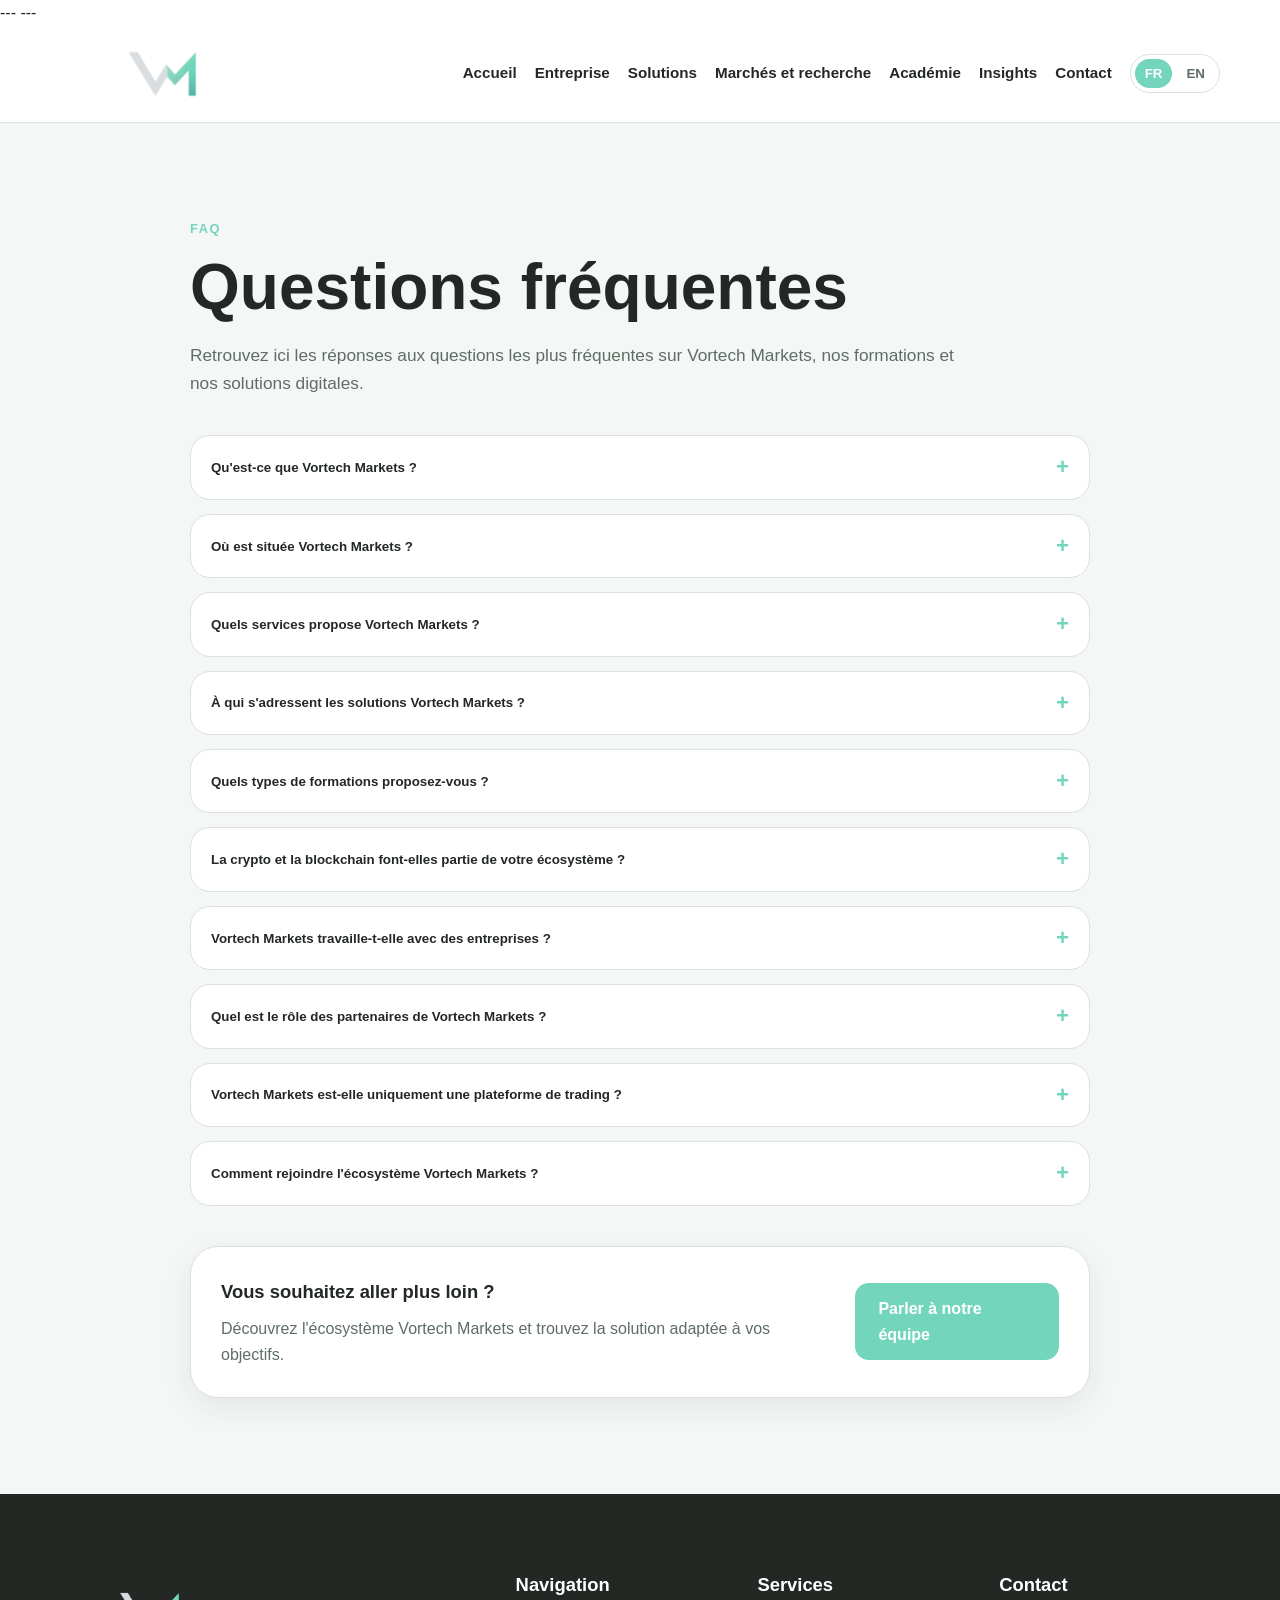
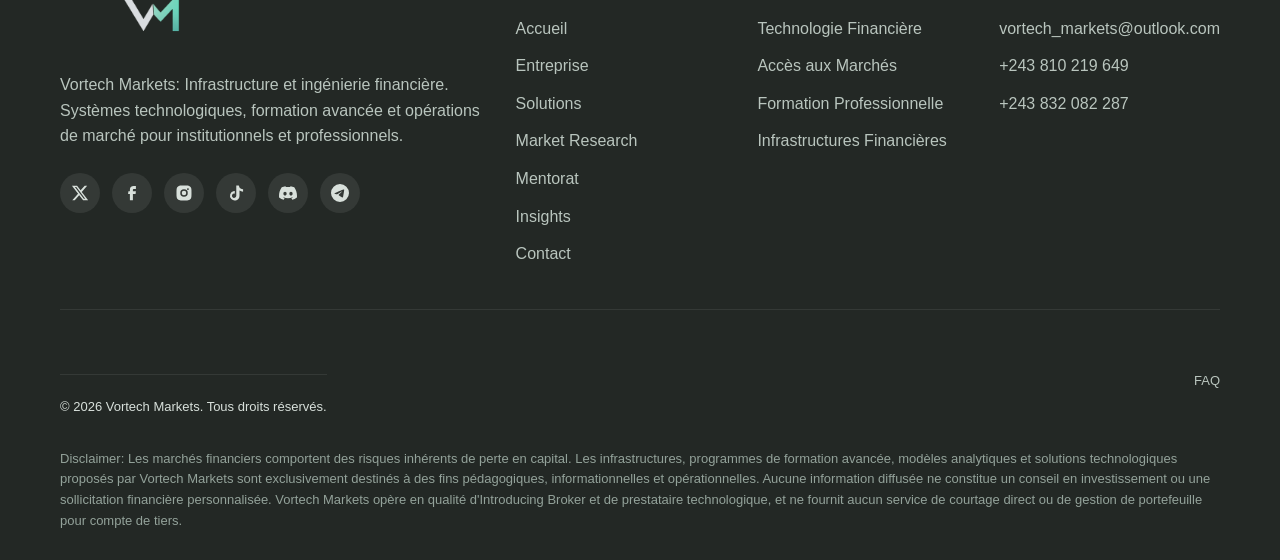
==== commit d81847ce: "Update print statement from 'Hello' to 'Goodbye'" ====
--- a/faq.html
+++ b/faq.html
@@ -1,4 +1,5 @@
-
+---
+---
 <!DOCTYPE html>
 <html lang="fr">
 <head>
@@ -326,17 +327,17 @@
           </a>
 
           <p
-            data-fr="Vortech Markets est votre passerelle vers la finance digitale : formations, solutions fintech et accompagnement pour particuliers et entreprises."
-            data-en="Vortech Markets is your gateway to digital finance: training, fintech solutions and support for individuals and companies."
+            data-fr="Vortech Markets: Infrastructure et ingénierie financière. Systèmes technologiques, formation avancée et opérations de marché pour institutionnels et professionnels."
+            data-en="Vortech Markets: Financial infrastructure and engineering. Technological systems, advanced education, and market operations for institutions and professionals."
           >
-            Vortech Markets est votre passerelle vers la finance digitale : formations, solutions fintech et accompagnement pour particuliers et entreprises.
+            Vortech Markets: Financial infrastructure and engineering. Technological systems, advanced education, and market operations for institutions and professionals.
           </p>
 
           <div class="socials">
-            <a href="#" target="_blank" rel="noopener" aria-label="X"><svg viewBox="0 0 24 24" width="18" height="18" fill="currentColor"><path d="M18.244 2.25h3.308l-7.227 8.26 8.502 11.24H16.17l-5.214-6.817L4.99 21.75H1.68l7.73-8.835L1.254 2.25H8.08l4.713 6.231zm-1.161 17.52h1.833L7.084 4.126H5.117z"/></svg></a>
-            <a href="#" target="_blank" rel="noopener" aria-label="Facebook"><svg viewBox="0 0 24 24" width="18" height="18" fill="currentColor"><path d="M9.198 21.5h4v-8.01h3.604l.396-3.98h-4V7.5a1 1 0 0 1 1-1h3v-4h-3a5 5 0 0 0-5 5v2.01h-2l-.396 3.98h2.396v8.01Z"/></svg></a>
-            <a href="#" target="_blank" rel="noopener" aria-label="Instagram"><svg viewBox="0 0 24 24" width="18" height="18" fill="currentColor"><path d="M12 2c2.717 0 3.056.01 4.122.06 1.065.05 1.79.217 2.428.465.66.254 1.216.598 1.772 1.153a4.908 4.908 0 0 1 1.153 1.772c.247.637.415 1.363.465 2.428.047 1.066.06 1.405.06 4.122 0 2.717-.01 3.056-.06 4.122-.05 1.065-.218 1.79-.465 2.428a4.883 4.883 0 0 1-1.153 1.772 4.915 4.915 0 0 1-1.772 1.153c-.637.247-1.363.415-2.428.465-1.066.047-1.405.06-4.122.06-2.717 0-3.056-.01-4.122-.06-1.065-.05-1.79-.218-2.428-.465a4.89 4.89 0 0 1-1.772-1.153 4.904 4.904 0 0 1-1.153-1.772c-.248-.637-.415-1.363-.465-2.428C2.013 15.056 2 14.717 2 12c0-2.717.01-3.056.06-4.122.05-1.066.217-1.79.465-2.428a4.88 4.88 0 0 1 1.153-1.772A4.897 4.897 0 0 1 5.45 2.525c.638-.248 1.362-.415 2.428-.465C8.944 2.013 9.283 2 12 2Zm0 5a5 5 0 1 0 0 10 5 5 0 0 0 0-10Zm6.5-.25a1.25 1.25 0 1 0-2.5 0 1.25 1.25 0 0 0 2.5 0ZM12 9a3 3 0 1 1 0 6 3 3 0 0 1 0-6Z"/></svg></a>
-            <a href="#" target="_blank" rel="noopener" aria-label="TikTok"><svg viewBox="0 0 24 24" width="18" height="18" fill="currentColor"><path d="M19.59 6.69a4.83 4.83 0 0 1-3.77-4.25V2h-3.45v13.67a2.89 2.89 0 0 1-5.2 1.74 2.89 2.89 0 0 1 2.31-4.64 2.93 2.93 0 0 1 .88.13V9.4a6.84 6.84 0 0 0-1-.05A6.33 6.33 0 0 0 5.8 20.1a6.34 6.34 0 0 0 10.86-4.43v-7a8.16 8.16 0 0 0 4.77 1.52v-3.4a4.85 4.85 0 0 1-1.84-.1Z"/></svg></a>
+            <a href="https://x.com/vortechmarkets_" target="_blank" rel="noopener" aria-label="X"><svg viewBox="0 0 24 24" width="18" height="18" fill="currentColor"><path d="M18.244 2.25h3.308l-7.227 8.26 8.502 11.24H16.17l-5.214-6.817L4.99 21.75H1.68l7.73-8.835L1.254 2.25H8.08l4.713 6.231zm-1.161 17.52h1.833L7.084 4.126H5.117z"/></svg></a>
+            <a href="https://web.facebook.com/profile.php?id=61572545121794" target="_blank" rel="noopener" aria-label="Facebook"><svg viewBox="0 0 24 24" width="18" height="18" fill="currentColor"><path d="M9.198 21.5h4v-8.01h3.604l.396-3.98h-4V7.5a1 1 0 0 1 1-1h3v-4h-3a5 5 0 0 0-5 5v2.01h-2l-.396 3.98h2.396v8.01Z"/></svg></a>
+            <a href="https://www.instagram.com/vortechmarkets/" target="_blank" rel="noopener" aria-label="Instagram"><svg viewBox="0 0 24 24" width="18" height="18" fill="currentColor"><path d="M12 2c2.717 0 3.056.01 4.122.06 1.065.05 1.79.217 2.428.465.66.254 1.216.598 1.772 1.153a4.908 4.908 0 0 1 1.153 1.772c.247.637.415 1.363.465 2.428.047 1.066.06 1.405.06 4.122 0 2.717-.01 3.056-.06 4.122-.05 1.065-.218 1.79-.465 2.428a4.883 4.883 0 0 1-1.153 1.772 4.915 4.915 0 0 1-1.772 1.153c-.637.247-1.363.415-2.428.465-1.066.047-1.405.06-4.122.06-2.717 0-3.056-.01-4.122-.06-1.065-.05-1.79-.218-2.428-.465a4.89 4.89 0 0 1-1.772-1.153 4.904 4.904 0 0 1-1.153-1.772c-.248-.637-.415-1.363-.465-2.428C2.013 15.056 2 14.717 2 12c0-2.717.01-3.056.06-4.122.05-1.066.217-1.79.465-2.428a4.88 4.88 0 0 1 1.153-1.772A4.897 4.897 0 0 1 5.45 2.525c.638-.248 1.362-.415 2.428-.465C8.944 2.013 9.283 2 12 2Zm0 5a5 5 0 1 0 0 10 5 5 0 0 0 0-10Zm6.5-.25a1.25 1.25 0 1 0-2.5 0 1.25 1.25 0 0 0 2.5 0ZM12 9a3 3 0 1 1 0 6 3 3 0 0 1 0-6Z"/></svg></a>
+            <a href="https://www.tiktok.com/@vortech.markets" target="_blank" rel="noopener" aria-label="TikTok"><svg viewBox="0 0 24 24" width="18" height="18" fill="currentColor"><path d="M19.59 6.69a4.83 4.83 0 0 1-3.77-4.25V2h-3.45v13.67a2.89 2.89 0 0 1-5.2 1.74 2.89 2.89 0 0 1 2.31-4.64 2.93 2.93 0 0 1 .88.13V9.4a6.84 6.84 0 0 0-1-.05A6.33 6.33 0 0 0 5.8 20.1a6.34 6.34 0 0 0 10.86-4.43v-7a8.16 8.16 0 0 0 4.77 1.52v-3.4a4.85 4.85 0 0 1-1.84-.1Z"/></svg></a>
             <a href="#" target="_blank" rel="noopener" aria-label="Discord"><svg viewBox="0 0 24 24" width="18" height="18" fill="currentColor"><path d="M20.317 4.3698a19.7913 19.7913 0 00-4.8851-1.5152.0741.0741 0 00-.0785.0371c-.211.3753-.4447.8648-.6083 1.2495-1.8447-.2762-3.68-.2762-5.4868 0-.1636-.3933-.4058-.8742-.6177-1.2495a.077.077 0 00-.0785-.037 19.7363 19.7363 0 00-4.8852 1.515.0699.0699 0 00-.0321.0277C.5334 9.0458-.319 13.5799.0992 18.0578a.0824.0824 0 00.0312.0561c2.0528 1.5076 4.0413 2.4228 5.9929 3.0294a.0777.0777 0 00.0842-.0276c.4616-.6304.8731-1.2952 1.226-1.9942a.076.076 0 00-.0416-.1057c-.6528-.2476-1.2743-.5495-1.8722-.8923a.077.077 0 01-.0076-.1277c.1258-.0943.2517-.1923.3718-.2914a.0743.0743 0 01.0776-.0105c3.9278 1.7933 8.18 1.7933 12.0614 0a.0739.0739 0 01.0785.0095c.1202.099.246.1981.3728.2924a.077.077 0 01-.0066.1276 12.2986 12.2986 0 01-1.873.8914.0766.0766 0 00-.0407.1067c.3604.698.7719 1.3628 1.225 1.9932a.076.076 0 00.0842.0286c1.961-.6067 3.9495-1.5219 6.0023-3.0294a.077.077 0 00.0313-.0552c.5004-5.177-.8382-9.6739-3.5485-13.6604a.061.061 0 00-.0312-.0286zM8.02 15.3312c-1.1825 0-2.1569-1.0857-2.1569-2.419 0-1.3332.9555-2.4189 2.157-2.4189 1.2108 0 2.1757 1.0952 2.1568 2.419 0 1.3332-.9555 2.4189-2.1569 2.4189zm7.9748 0c-1.1825 0-2.1569-1.0857-2.1569-2.419 0-1.3332.9554-2.4189 2.1569-2.4189 1.2108 0 2.1757 1.0952 2.1568 2.419 0 1.3332-.946 2.4189-2.1568 2.4189Z"/></svg></a>
             <a href="#" target="_blank" rel="noopener" aria-label="Telegram"><svg viewBox="0 0 24 24" width="18" height="18" fill="currentColor"><path d="M11.944 0A12 12 0 0 0 0 12a12 12 0 0 0 12 12 12 12 0 0 0 12-12A12 12 0 0 0 12 0a12 12 0 0 0-.056 0zm4.962 7.224c.1-.002.321.023.465.14a.506.506 0 0 1 .171.325c.016.093.036.306.02.472-.18 1.898-.962 6.502-1.36 8.627-.168.9-.499 1.201-.82 1.23-.696.065-1.225-.46-1.9-.902-1.056-.693-1.653-1.124-2.678-1.8-1.185-.78-.417-1.21.258-1.91.177-.184 3.247-2.977 3.307-3.23.007-.032.014-.15-.056-.212s-.174-.041-.249-.024c-.106.024-1.793 1.14-5.061 3.345-.48.33-.913.49-1.302.48-.428-.008-1.252-.241-1.865-.44-.752-.245-1.349-.374-1.297-.789.027-.216.325-.437.893-.663 3.498-1.524 5.83-2.529 6.998-3.014 3.332-1.386 4.025-1.627 4.476-1.635z"/></svg></a>
           </div>
@@ -345,23 +346,23 @@
         <div>
           <h3 data-fr="Navigation" data-en="Navigation">Navigation</h3>
           <ul class="footer-list">
-            <li><a href="index.html#home" data-fr="Accueil" data-en="Home">Home</a></li>
-            <li><a href="index.html#about" data-fr="Entreprise" data-en="Company">Company</a></li>
-            <li><a href="index.html#solutions" data-fr="Solutions" data-en="Solutions">Solutions</a></li>
-            <li><a href="index.html#markets" data-fr="Marchés et recherche" data-en="Markets & Research">Markets &amp; Research</a></li>
-            <li><a href="index.html#academy" data-fr="Académie" data-en="Academy">Academy</a></li>
+            <li><a href="#home" data-fr="Accueil" data-en="Home">Home</a></li>
+            <li><a href="#about" data-fr="Entreprise" data-en="Company">Company</a></li>
+            <li><a href="#solutions" data-fr="Solutions" data-en="Solutions">Solutions</a></li>
+            <li><a href="#markets" data-fr="Market Research" data-en="Market Research">Market Research</a></li>
+            <li><a href="#academy" data-fr="Mentorat" data-en="Mentoring">Mentoring</a></li>
             <li><a href="faq.html" data-fr="Insights" data-en="Insights">Insights</a></li>
-            <li><a href="index.html#contact" data-fr="Contact" data-en="Contact">Contact</a></li>
+            <li><a href="#contact" data-fr="Contact" data-en="Contact">Contact</a></li>
           </ul>
         </div>
 
         <div>
           <h3 data-fr="Services" data-en="Services">Services</h3>
           <ul class="footer-list">
-            <li data-fr="Technologie financière" data-en="Financial Technology">Financial Technology</li>
-            <li data-fr="Accès aux marchés et recherche" data-en="Market Access & Research">Market Access &amp; Research</li>
-            <li data-fr="Formation professionnelle" data-en="Professional Education">Professional Education</li>
-            <li data-fr="Infrastructures financières digitales" data-en="Digital Financial Infrastructure">Digital Financial Infrastructure</li>
+            <li data-fr="Technologie Financière" data-en="Financial Technology">Financial Technology</li>
+            <li data-fr="Accès aux Marchés" data-en="Market Access">Market Access</li>
+            <li data-fr="Formation Professionnelle" data-en="Professional Education">Professional Education</li>
+            <li data-fr="Infrastructures Financières" data-en="Digital Financial Infrastructure">Financial Infrastructure</li>
           </ul>
         </div>
 
@@ -370,27 +371,30 @@
           <ul class="footer-list">
             <li><a href="mailto:vortech_markets@outlook.com">vortech_markets@outlook.com</a></li>
             <li><a href="tel:+243810219649">+243 810 219 649</a></li>
-            <li><a href="https://wa.me/243810219646" target="_blank" rel="noopener">WhatsApp: +243 810 219 646</a></li>
+            <li><a href="tel:+243832082287">+243 832 082 287</a></li>
           </ul>
         </div>
       </div>
 
       <div class="footer-bottom">
-        <p>© 2026 Vortech Markets. Tous droits réservés.</p>
+        <p
+        class="footer-bottom"
+        data-fr="© 2026 Vortech Markets. Tous droits réservés."
+        data-en="© 2026 Vortech Markets. All right reserved."
+        >© 2026 Vortech Markets. Tous droits réservés.</p>
 
         <div class="footer-links">
-          <a href="index.html" data-fr="Retour à l'accueil" data-en="Back to home">Retour à l'accueil</a>
+          <a href="faq.html" data-fr="FAQ" data-en="FAQ">FAQ</a>
         </div>
 
       </div>
 
-      <p
+       <p
         class="disclaimer"
-        data-fr="Avertissement : les marchés financiers peuvent présenter des risques. Les contenus éducatifs fournis par Vortech Markets sont proposés à des fins informatives et ne constituent pas un conseil financier personnalisé."
-        data-en="Disclaimer: financial markets may involve risk. Educational content provided by Vortech Markets is for informational purposes and does not constitute personalized financial advice."
+        data-fr="Disclaimer: Les marchés financiers comportent des risques inhérents de perte en capital. Les infrastructures, programmes de formation avancée, modèles analytiques et solutions technologiques proposés par Vortech Markets sont exclusivement destinés à des fins pédagogiques, informationnelles et opérationnelles. Aucune information diffusée ne constitue un conseil en investissement ou une sollicitation financière personnalisée. Vortech Markets opère en qualité d'Introducing Broker et de prestataire technologique, et ne fournit aucun service de courtage direct ou de gestion de portefeuille pour compte de tiers."
+        data-en="Disclaimer: Financial markets involve inherent risks of capital loss. The infrastructures, advanced educational programs, analytical models, and technological solutions provided by Vortech Markets are intended strictly for educational, informational, and operational purposes. Nothing herein constitutes personalized financial advice or an investment solicitation. Vortech Markets acts as an Introducing Broker and technology provider, and does not provide direct brokerage or discretionary portfolio management services."
       >
-        Avertissement : les marchés financiers peuvent présenter des risques. Les contenus éducatifs fournis par Vortech Markets sont 
-        proposés à des fins informatives et ne constituent pas un conseil financier personnalisé.
+        Disclaimer: Financial markets involve inherent risks of capital loss. The infrastructures, advanced educational programs, analytical models, and technological solutions provided by Vortech Markets are intended strictly for educational, informational, and operational purposes. Nothing herein constitutes personalized financial advice or an investment solicitation. Vortech Markets acts as an Introducing Broker and technology provider, and does not provide direct brokerage or discretionary portfolio management services.
         </p>
     </div>
   </footer>
--- a/styles/style.css
+++ b/styles/style.css
@@ -81,6 +81,43 @@
   padding: 96px 0;
 }
 
+main {
+  display: flex;
+  flex-direction: column;
+}
+
+main > .hero {
+  order: 1;
+}
+
+main > .divisions {
+  order: 2;
+}
+
+main > #solutions {
+  order: 3;
+}
+
+main > #markets {
+  order: 4;
+}
+
+main > #academy {
+  order: 5;
+}
+
+main > #about {
+  order: 6;
+}
+
+main > #partner {
+  order: 7;
+}
+
+main > #contact {
+  order: 8;
+}
+
 .section-light {
   background: var(--white);
 }
@@ -118,6 +155,87 @@
 .section-head {
   max-width: 780px;
   margin-bottom: 38px;
+}
+
+.about-detail {
+  margin-top: 18px;
+}
+
+.divisions {
+  padding-bottom: 72px;
+}
+
+.divisions-head {
+  max-width: 980px;
+  margin-bottom: 26px;
+}
+
+.division-grid {
+  display: grid;
+  grid-template-columns: repeat(3, minmax(0, 1fr));
+  gap: 16px;
+}
+
+.division-card {
+  position: relative;
+  display: block;
+  min-height: 220px;
+  padding: 28px;
+  border: 1px solid var(--border);
+  border-radius: var(--radius-md);
+  color: var(--dark);
+  background: var(--white);
+  text-decoration: none;
+  box-shadow: var(--shadow);
+  transition: transform 0.2s ease, border-color 0.2s ease;
+}
+
+.division-card:hover {
+  transform: translateY(-4px);
+  border-color: var(--green);
+}
+
+.division-number {
+  display: block;
+  margin-bottom: 32px;
+  color: var(--green-dark);
+  font-size: 0.82rem;
+  font-weight: 800;
+  letter-spacing: 0.12em;
+}
+
+.division-card h3 {
+  margin-bottom: 8px;
+}
+
+.division-card p {
+  margin-bottom: 0;
+  color: var(--grey);
+}
+
+.markets-section {
+  background:
+    linear-gradient(135deg, rgba(58, 125, 92, 0.25), rgba(35, 40, 37, 0.98) 68%),
+    var(--dark);
+}
+
+.division-list {
+  display: grid;
+  grid-template-columns: repeat(3, minmax(0, 1fr));
+  gap: 1px;
+  max-width: 900px;
+  margin: 36px 0 0;
+  padding: 0;
+  list-style: none;
+  background: rgba(255, 255, 255, 0.16);
+  border: 1px solid rgba(255, 255, 255, 0.16);
+}
+
+.division-list li {
+  padding: 18px 20px;
+  color: #eef4f0;
+  background: rgba(255, 255, 255, 0.05);
+  font-weight: 700;
 }
 
 .section-space {
@@ -158,10 +276,10 @@
   top: 16px;
   width: auto;
   height: auto;
-  background: var(--dark);
   color: var(--white);
   padding: 12px 16px;
   border-radius: 12px;
+  background: var(--dark);
   z-index: 2000;
 }
 
@@ -276,13 +394,13 @@
 }
 
 .btn-secondary {
-  border-color: var(--green);
-  color: var(--green);
+  border-color: rgba(255, 255, 255, 0.72);
+  color: var(--white);
   background: transparent;
 }
 
 .btn-secondary:hover {
-  background: var(--green-light);
+  background: rgba(255, 255, 255, 0.14);
 }
 
 .btn-light {
@@ -297,14 +415,66 @@
 /* Hero */
 
 .hero {
-  padding-top: 72px;
+  position: relative;
+  isolation: isolate;
+  min-height: calc(100svh - 78px);
+  display: flex;
+  align-items: center;
+  padding: 96px 0;
+  overflow: hidden;
+  color: var(--white);
+  background: var(--dark);
+}
+
+.hero::before {
+  content: "";
+  position: absolute;
+  inset: 0;
+  z-index: -1;
+  background:
+    linear-gradient(90deg, rgba(13, 25, 21, 0.94) 0%, rgba(13, 25, 21, 0.72) 42%, rgba(13, 25, 21, 0.22) 100%),
+    linear-gradient(180deg, rgba(13, 25, 21, 0.18), rgba(13, 25, 21, 0.58));
+}
+
+.hero::after {
+  content: "";
+  position: absolute;
+  left: 0;
+  right: 0;
+  bottom: 0;
+  height: 5px;
+  z-index: 2;
+  background: linear-gradient(90deg, var(--green), transparent 70%);
 }
 
 .hero-grid {
-  display: grid;
-  grid-template-columns: 1.15fr 0.85fr;
-  gap: 42px;
-  align-items: center;
+  display: block;
+  width: 100%;
+}
+
+.hero-content {
+  position: relative;
+  z-index: 1;
+  max-width: 780px;
+  padding: 34px 40px;
+  border-left: 3px solid var(--green);
+  background: rgba(13, 25, 21, 0.34);
+  backdrop-filter: blur(5px);
+  box-shadow: 0 18px 50px rgba(0, 0, 0, 0.18);
+}
+
+.hero h1 {
+  max-width: 760px;
+  color: var(--white);
+}
+
+.hero .lead {
+  max-width: 680px;
+  color: rgba(255, 255, 255, 0.88);
+}
+
+.hero .eyebrow {
+  color: #a4ebd3;
 }
 
 .hero-actions {
@@ -315,8 +485,11 @@
 }
 
 .partner-note {
-  color: var(--grey);
-  margin-bottom: 22px;
+  max-width: 560px;
+  color: rgba(255, 255, 255, 0.72);
+  margin: 22px 0 0;
+  font-size: 0.95rem;
+  font-style: italic;
 }
 
 .trust-list {
@@ -591,8 +764,52 @@
   color: var(--grey);
 }
 
+.partner-logo img {
+  width: min(170px, 100%);
+  height: auto;
+}
+
 .partner-content .checked-list {
   margin: 18px 0 24px;
+}
+
+.partner-points {
+  display: grid;
+  gap: 20px;
+  margin: 20px 0 26px;
+  padding: 0;
+  list-style: none;
+}
+
+.partner-points li {
+  display: grid;
+  gap: 4px;
+  padding-left: 18px;
+  border-left: 2px solid var(--green);
+}
+
+.partner-points strong {
+  color: var(--dark);
+}
+
+.partner-points span {
+  color: var(--grey);
+}
+
+.partner-actions {
+  display: flex;
+  flex-wrap: wrap;
+  gap: 12px;
+  margin-top: 28px;
+}
+
+.partner-disclosure {
+  margin: 26px 0 0;
+  padding-top: 18px;
+  border-top: 1px solid var(--border);
+  color: var(--grey);
+  font-size: 0.82rem;
+  line-height: 1.55;
 }
 
 /* Contact */
@@ -631,7 +848,7 @@
 .form-grid {
   display: grid;
   grid-template-columns: repeat(2, minmax(0, 1fr));
-  gap: 18px;
+  gap: 24px;
 }
 
 .form-group {
@@ -788,6 +1005,7 @@
   border-top: 1px solid rgba(255, 255, 255, 0.08);
   margin-top: 42px;
   padding-top: 22px;
+  font-size: small;
 }
 
 .footer-links {
@@ -808,7 +1026,7 @@
 .disclaimer {
   margin: 18px 0 0;
   color: #93a29a;
-  font-size: 0.9rem;
+  font-size: small;
 }
 
 /* Responsive */
@@ -863,6 +1081,7 @@
   }
 
   .hero-grid,
+  .division-grid,
   .grid-2,
   .grid-3,
   .grid-4,
@@ -875,6 +1094,14 @@
     padding-top: 48px;
   }
 
+  .hero-content {
+    padding: 28px 24px;
+  }
+
+  .division-list {
+    grid-template-columns: repeat(2, minmax(0, 1fr));
+  }
+
   .cta-box {
     flex-direction: column;
     align-items: flex-start;
@@ -887,7 +1114,8 @@
   }
 
   .form-grid,
-  .visual-grid {
+  .visual-grid,
+  .division-list {
     grid-template-columns: 1fr;
   }
 
@@ -905,34 +1133,35 @@
 
 .brand-logo {
   display: block;
-  height: 44px;
+  height: 96px;
   width: auto;
+  transform: scale(1.6);
+  transform-origin: left center;
 }
 
 .footer-brand .brand-logo {
-  height: 40px;
+  height: 84px;
 }
 
 /* Hero slider */
 
 .hero-media {
-  position: relative;
+  position: absolute;
+  inset: 0;
+  z-index: -2;
 }
 
 .hero-slider {
   position: relative;
+  width: 100%;
+  height: 100%;
   overflow: hidden;
-  border-radius: var(--radius-lg);
-  border: 1px solid var(--border);
-  box-shadow: var(--shadow);
-  background: var(--grey-light);
-  min-height: 460px;
+  background: var(--dark);
 }
 
 .hero-slides {
   position: relative;
   height: 100%;
-  min-height: 460px;
 }
 
 .hero-slide {
@@ -985,170 +1214,7 @@
   gap: 8px;
 }
 
-.badge-promo {
-  background: var(--green);
-  color: var(--white);
-}
-
-.price-line {
-  display: flex;
-  align-items: center;
-  gap: 12px;
-  font-size: 1.3rem;
-}
-
-.price-line strong {
-  color: var(--green-dark);
-}
-
-.price-line s {
-  color: var(--grey);
-  font-size: 1rem;
-}
-
-/* Floating promo button */
-
-.promo-float {
-  position: fixed;
-  right: 18px;
-  bottom: 18px;
-  z-index: 1200;
-  display: inline-flex;
-  align-items: center;
-  gap: 12px;
-  border: 0;
-  border-radius: 999px;
-  background: var(--green);
-  color: var(--white);
-  padding: 10px 16px;
-  box-shadow: 0 16px 35px rgba(35, 40, 37, 0.22);
-  cursor: pointer;
-  text-align: left;
-  transition: 0.2s ease;
-}
-
-.promo-float:hover {
-  background: var(--green-dark);
-}
-
-.promo-float-badge {
-  background: var(--white);
-  color: var(--green-dark);
-  font-weight: 900;
-  border-radius: 999px;
-  padding: 8px 10px;
-}
-
-.promo-float-content {
-  display: grid;
-  line-height: 1.2;
-}
-
-.promo-float-price s {
-  opacity: 0.75;
-  margin-left: 6px;
-}
-
-/* Promo modal */
-
-.promo-modal {
-  position: fixed;
-  inset: 0;
-  z-index: 1500;
-  display: flex;
-  align-items: center;
-  justify-content: center;
-  padding: 20px;
-}
-
-.promo-modal[hidden] {
-  display: none;
-}
-
-.modal-backdrop {
-  position: absolute;
-  inset: 0;
-  background: rgba(20, 24, 22, 0.6);
-}
-
-.modal-card {
-  position: relative;
-  width: min(580px, 100%);
-  background: var(--white);
-  border-radius: 30px;
-  box-shadow: var(--shadow);
-  padding: 34px;
-}
-
-.modal-close {
-  position: absolute;
-  top: 14px;
-  right: 14px;
-  width: 40px;
-  height: 40px;
-  border: 0;
-  border-radius: 50%;
-  background: var(--grey-light);
-  color: var(--dark);
-  font-size: 1.3rem;
-  cursor: pointer;
-}
-
-.modal-actions {
-  display: flex;
-  flex-wrap: wrap;
-  gap: 12px;
-  margin-top: 24px;
-}
-
-.promo-price-box {
-  display: flex;
-  flex-wrap: wrap;
-  align-items: center;
-  gap: 14px;
-  background: var(--green-light);
-  border-radius: 18px;
-  padding: 18px;
-  margin-top: 24px;
-}
-
-.promo-price {
-  font-size: 2rem;
-  color: var(--green-dark);
-}
-
-.promo-old-price {
-  color: var(--grey);
-  font-size: 1.2rem;
-}
-
-.promo-save {
-  background: var(--green);
-  color: var(--white);
-  padding: 7px 10px;
-  border-radius: 999px;
-  font-weight: 800;
-}
-
-body.no-scroll {
-  overflow: hidden;
-}
-
 @media (max-width: 640px) {
-  .promo-float {
-    right: 12px;
-    bottom: 12px;
-    padding: 9px 12px;
-  }
-
-  .promo-float-content strong {
-    font-size: 0.9rem;
-  }
-
-  .promo-float-price {
-    font-size: 0.9rem;
-  }
-
   .hero-slider,
   .hero-slides {
     min-height: 320px;
@@ -1187,4 +1253,4 @@
 .site-footer .socials a:hover {
   background: var(--green);
   color: var(--white);
-}+}
